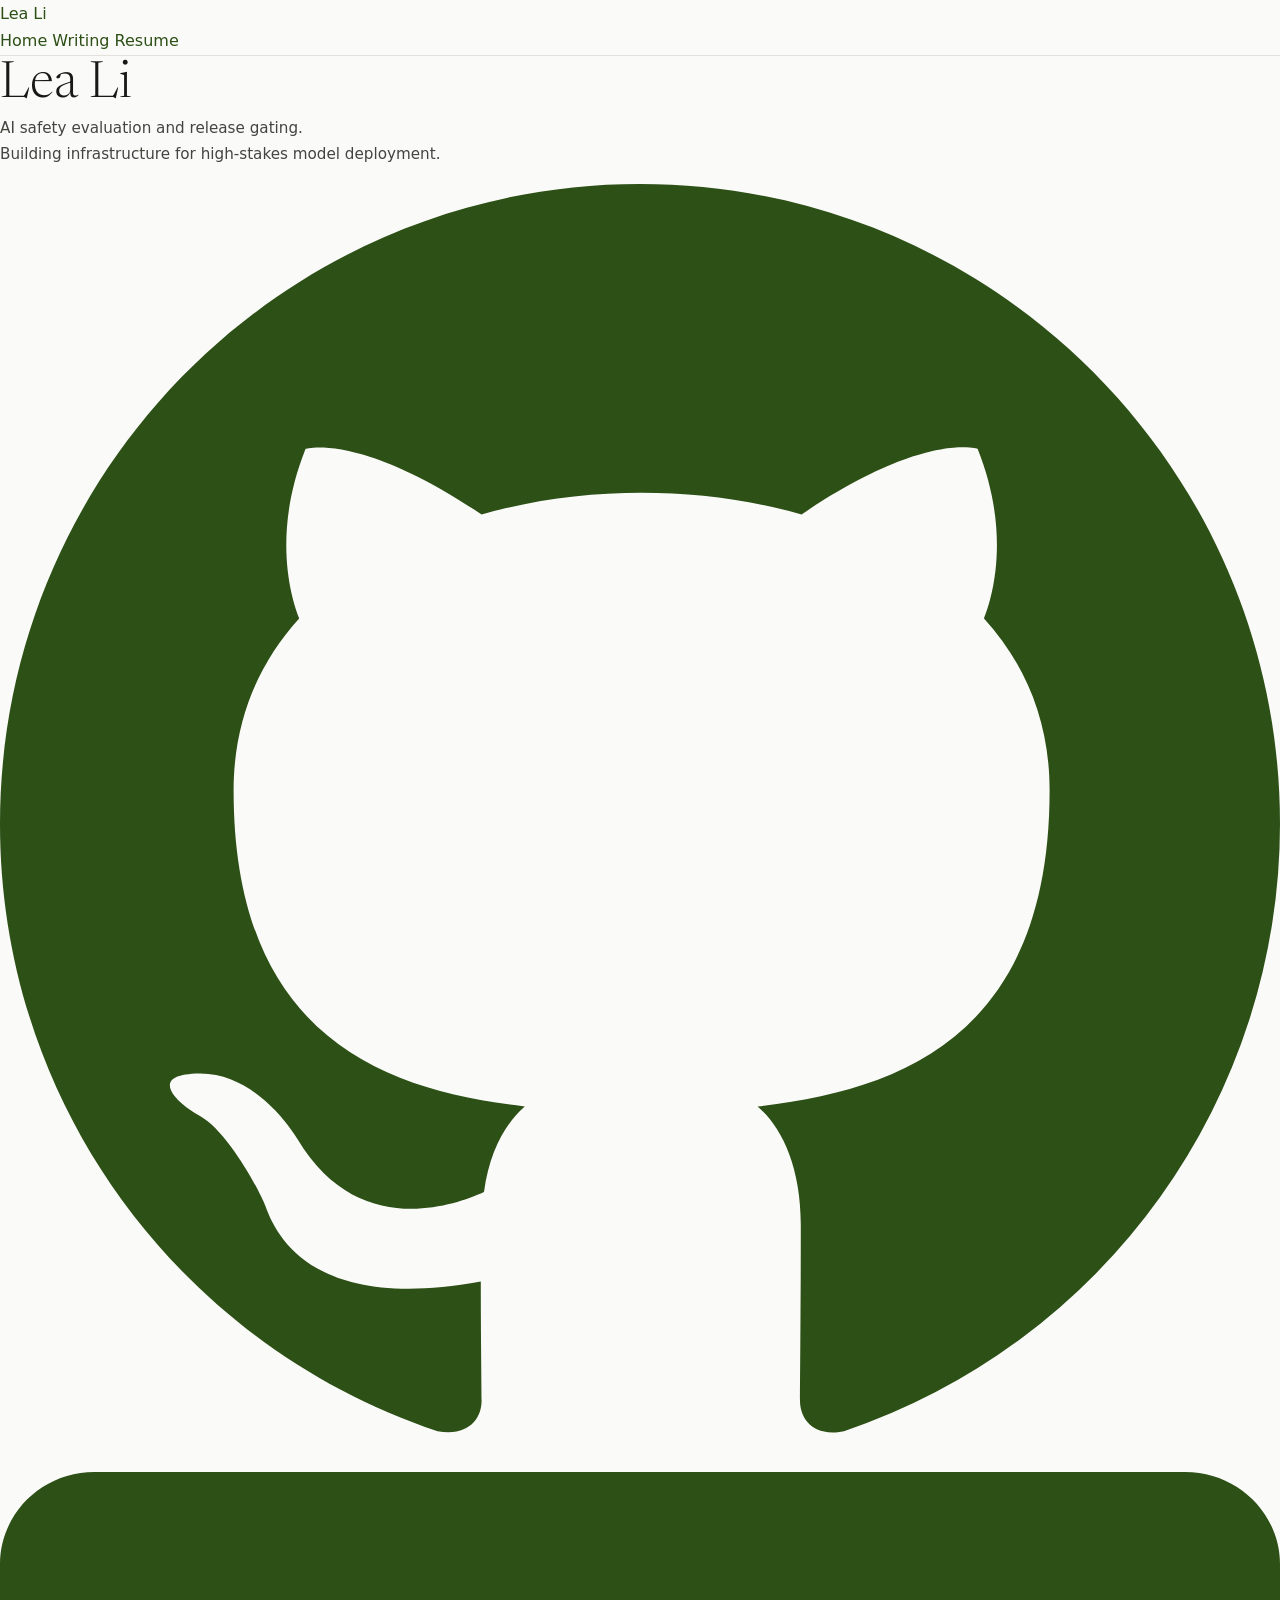
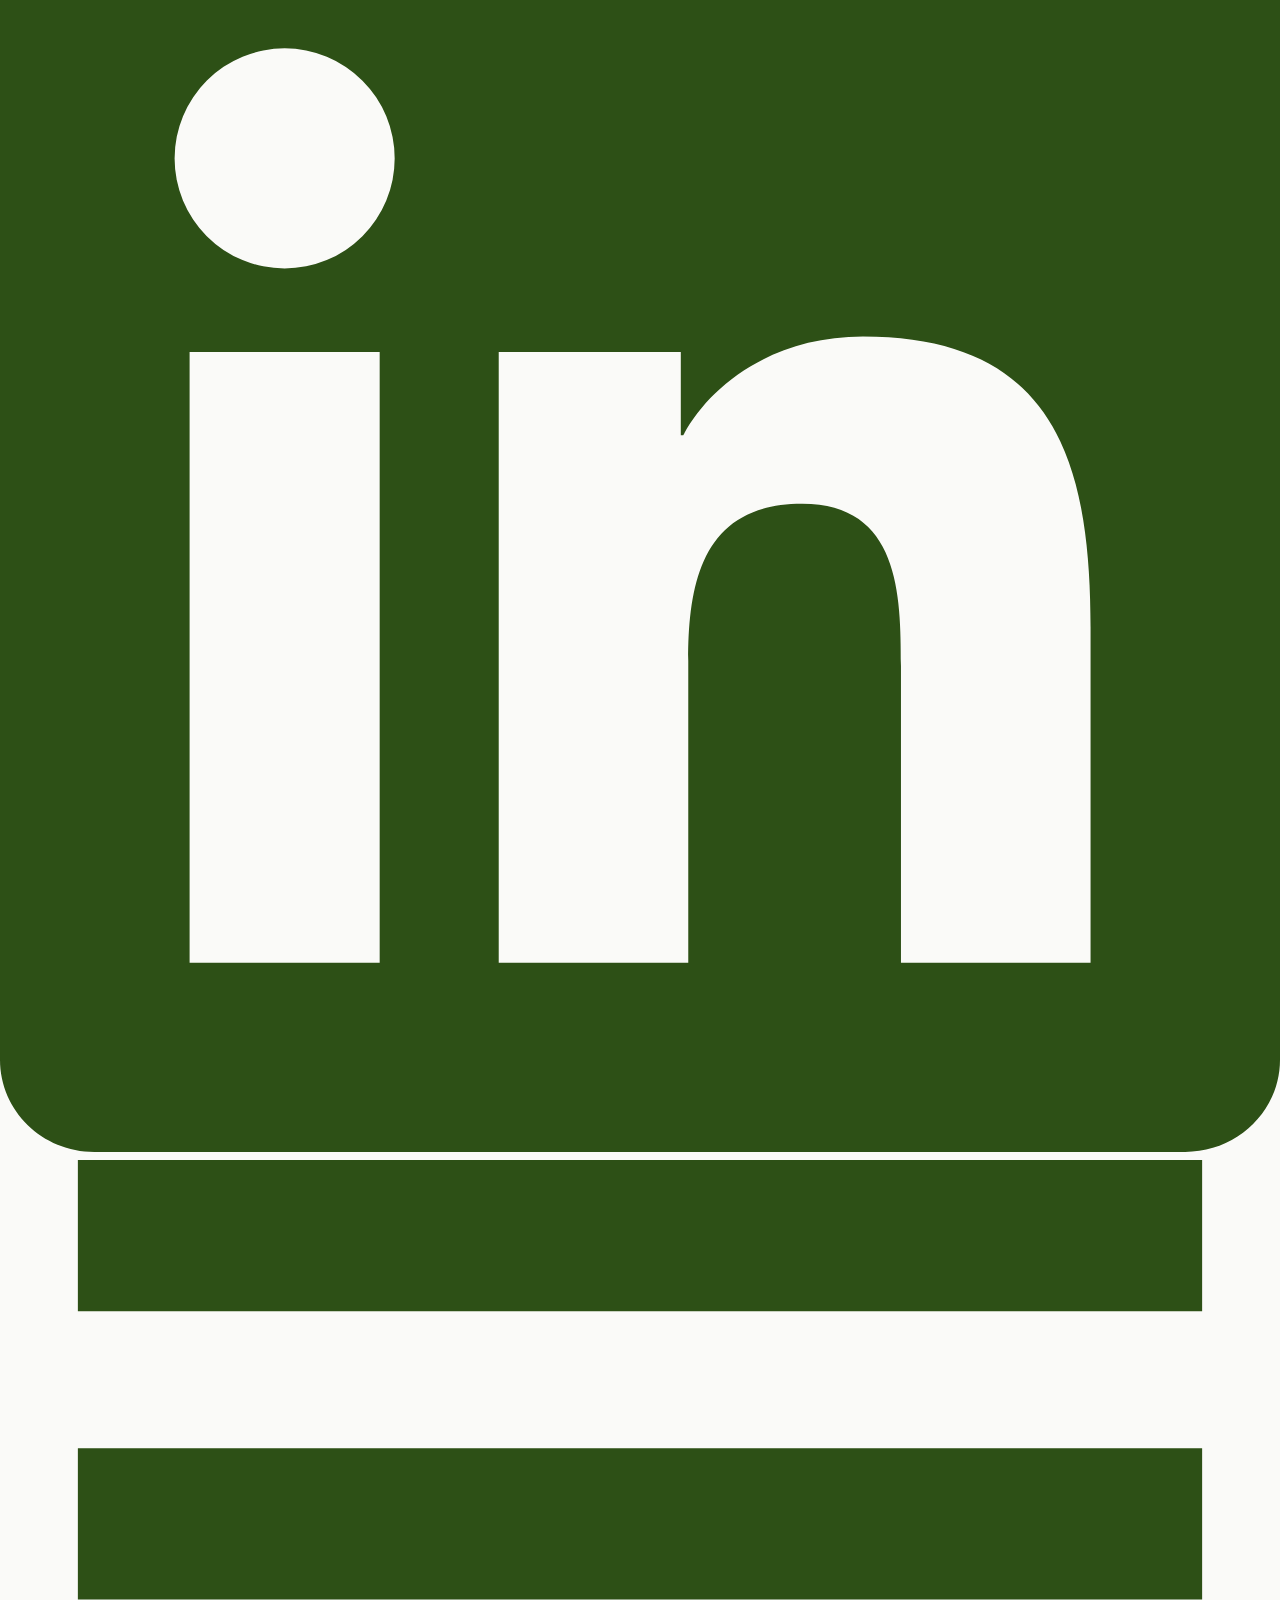
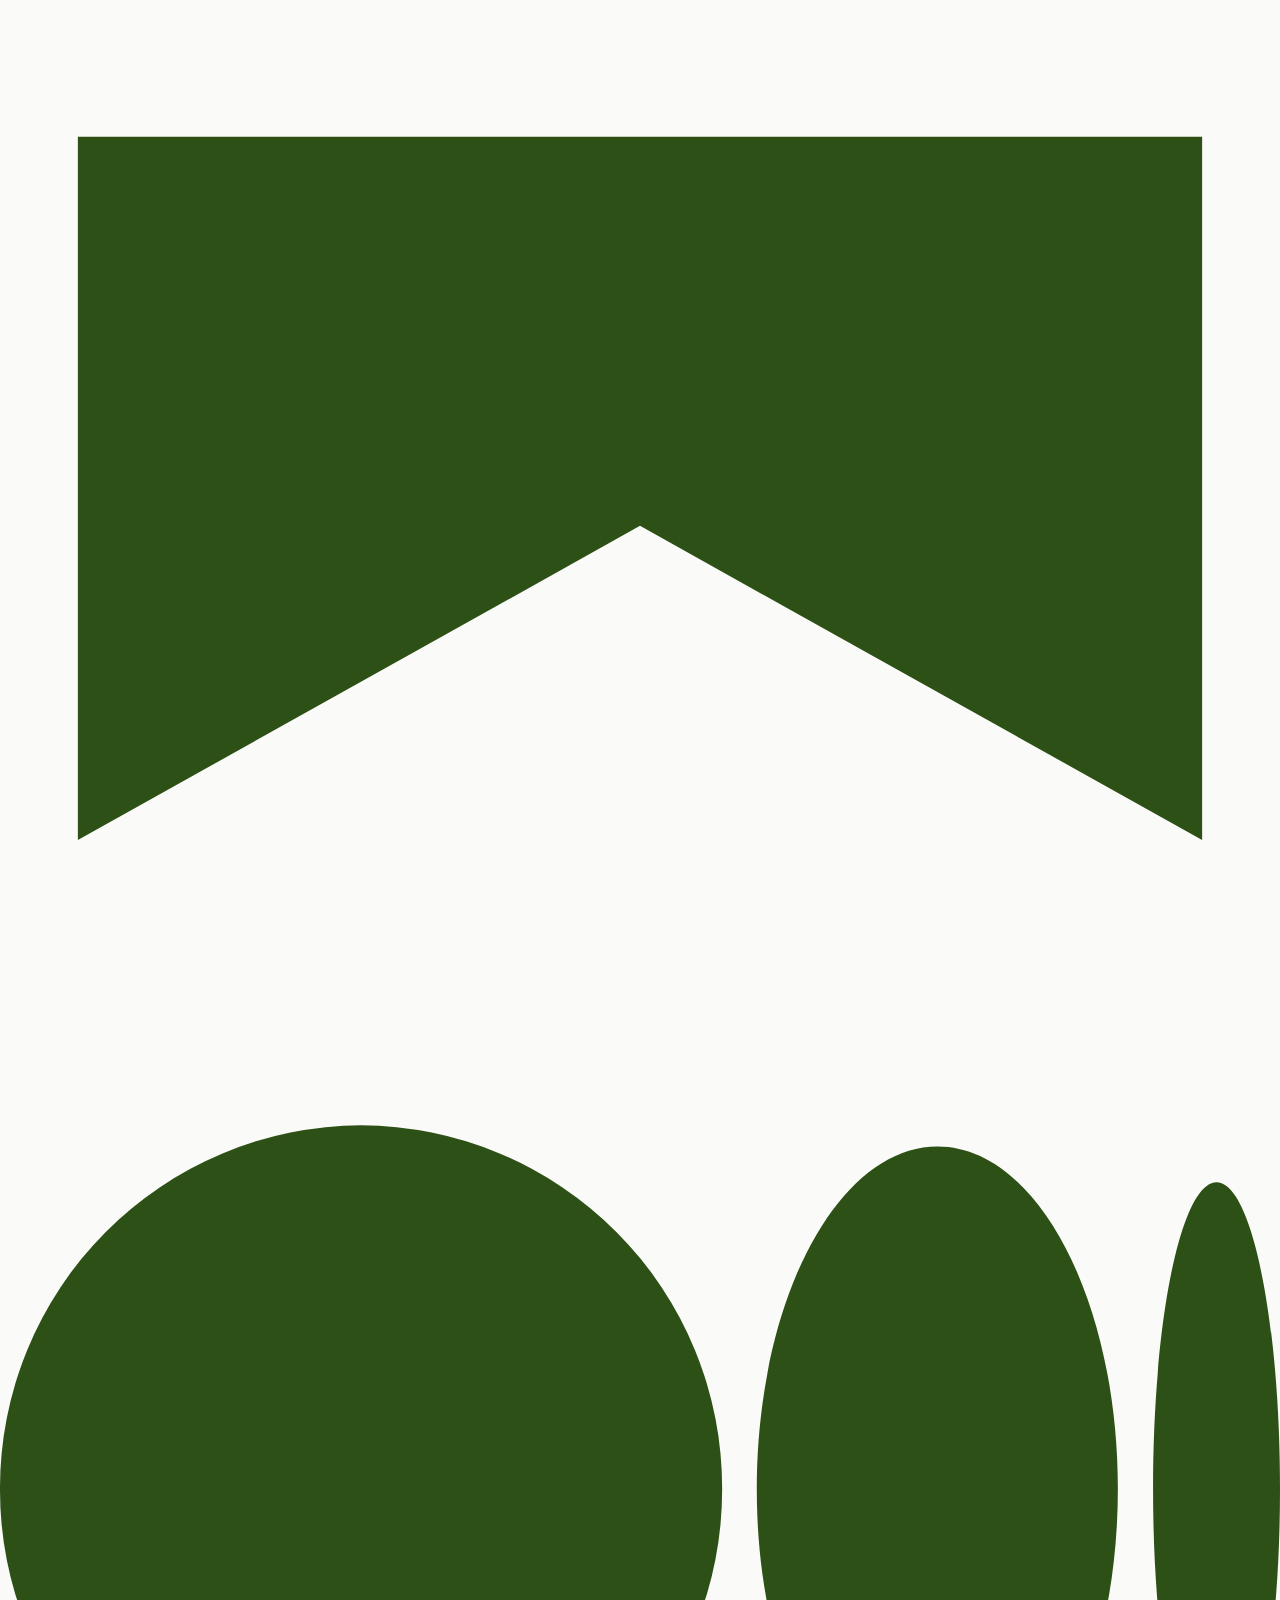
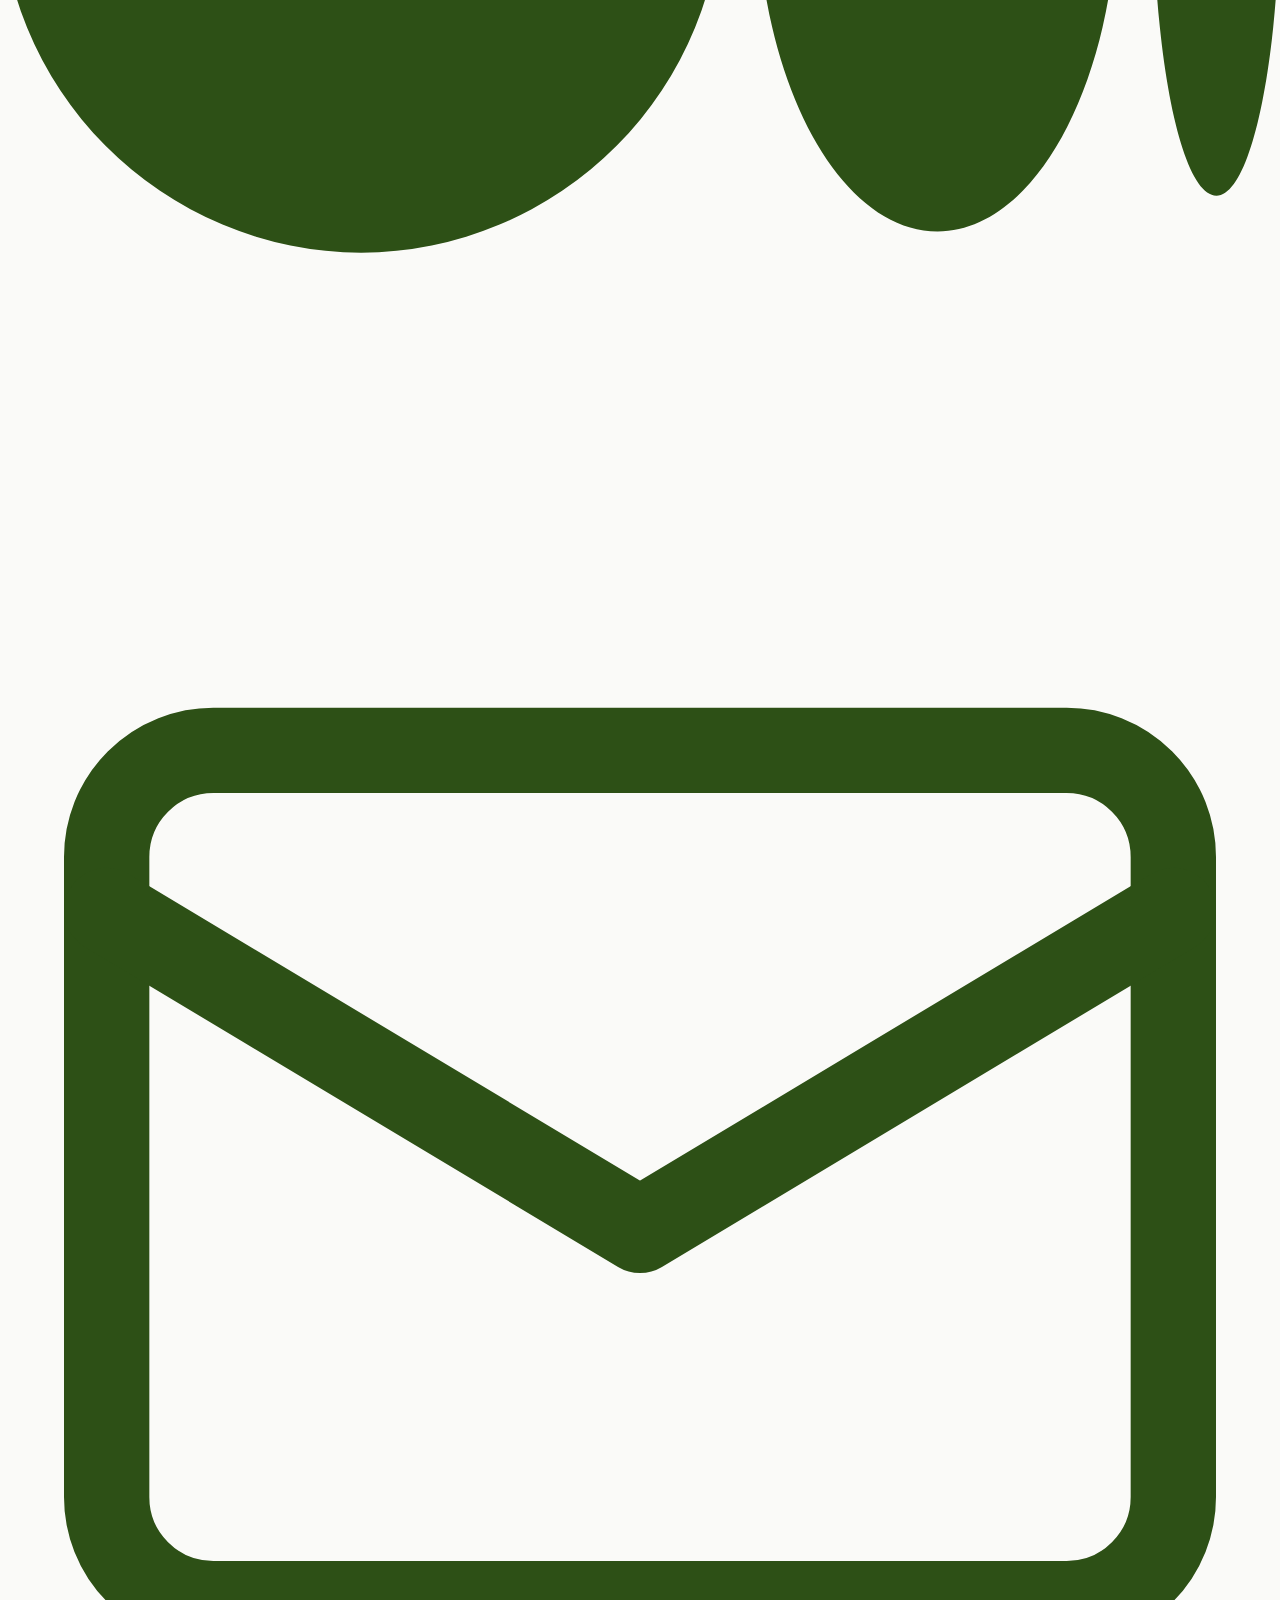
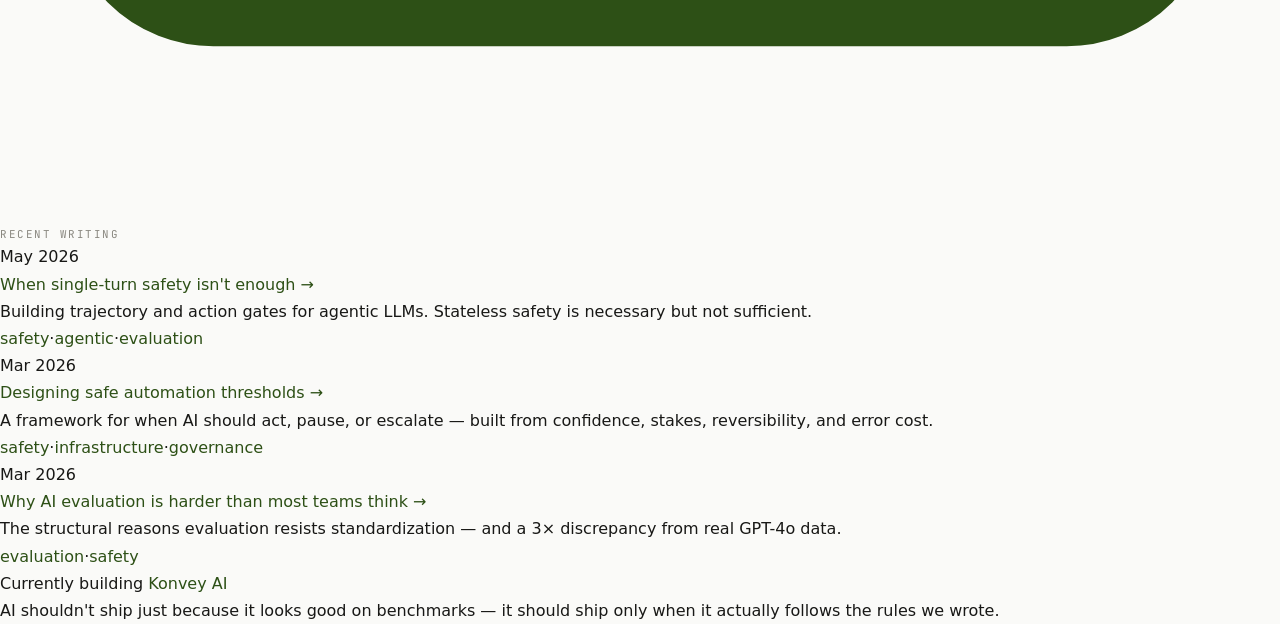
==== index.html @ a16189f4 "initial minimalist website" ====
<!DOCTYPE html>
<html lang="en">
<head>
<meta charset="UTF-8">
<meta name="viewport" content="width=device-width, initial-scale=1.0">
<title>Lea Li</title>
<meta name="description" content="Lea Li — AI safety evaluation and release gating. Building infrastructure for high-stakes model deployment.">
<link rel="stylesheet" href="assets/style.css">
</head>
<body>

<nav class="topbar">
  <a href="index.html" class="brand">Lea Li</a>
  <div class="links">
    <a href="index.html" class="current">Home</a>
    <a href="writing.html">Writing</a>
    <a href="assets/Lea_Yanhui_Li_2026_V2.pdf">Resume</a>
  </div>
</nav>

<h1 class="name">Lea Li</h1>
<p class="tagline">AI safety evaluation and release gating.<br>Building infrastructure for high-stakes model deployment.</p>

<div class="symbols">
  <a href="https://github.com/lea82" title="GitHub" target="_blank" rel="noopener">
    <svg viewBox="0 0 24 24" fill="currentColor"><path d="M12 0C5.37 0 0 5.37 0 12c0 5.31 3.435 9.795 8.205 11.385.6.105.825-.255.825-.57 0-.285-.015-1.23-.015-2.235-3.015.555-3.795-.735-4.035-1.41-.135-.345-.72-1.41-1.23-1.695-.42-.225-1.02-.78-.015-.795.945-.015 1.62.87 1.845 1.23 1.08 1.815 2.805 1.305 3.495.99.105-.78.42-1.305.765-1.605-2.67-.3-5.46-1.335-5.46-5.925 0-1.305.465-2.385 1.23-3.225-.12-.3-.54-1.53.12-3.18 0 0 1.005-.315 3.3 1.23.96-.27 1.98-.405 3-.405s2.04.135 3 .405c2.295-1.56 3.3-1.23 3.3-1.23.66 1.65.24 2.88.12 3.18.765.84 1.23 1.905 1.23 3.225 0 4.605-2.805 5.625-5.475 5.925.435.375.81 1.095.81 2.22 0 1.605-.015 2.895-.015 3.3 0 .315.225.69.825.57A12.02 12.02 0 0 0 24 12c0-6.63-5.37-12-12-12z"/></svg>
  </a>
  <a href="https://www.linkedin.com/in/leayanhuili" title="LinkedIn" target="_blank" rel="noopener">
    <svg viewBox="0 0 24 24" fill="currentColor"><path d="M20.447 20.452h-3.554v-5.569c0-1.328-.027-3.037-1.852-3.037-1.853 0-2.136 1.445-2.136 2.939v5.667H9.351V9h3.414v1.561h.046c.477-.9 1.637-1.85 3.37-1.85 3.601 0 4.267 2.37 4.267 5.455v6.286zM5.337 7.433a2.062 2.062 0 0 1-2.063-2.065 2.063 2.063 0 1 1 2.063 2.065zm1.782 13.019H3.555V9h3.564v11.452zM22.225 0H1.771C.792 0 0 .774 0 1.729v20.542C0 23.227.792 24 1.771 24h20.451C23.2 24 24 23.227 24 22.271V1.729C24 .774 23.2 0 22.222 0h.003z"/></svg>
  </a>
  <a href="https://lea1240315.substack.com" title="Substack" target="_blank" rel="noopener">
    <svg viewBox="0 0 24 24" fill="currentColor"><path d="M22.539 8.242H1.46V5.406h21.08v2.836zM1.46 10.812V24L12 18.11 22.54 24V10.812H1.46zM22.54 0H1.46v2.836h21.08V0z"/></svg>
  </a>
  <a href="https://medium.com/@liyanhui82" title="Medium" target="_blank" rel="noopener">
    <svg viewBox="0 0 24 24" fill="currentColor"><path d="M13.54 12a6.8 6.8 0 0 1-6.77 6.82A6.8 6.8 0 0 1 0 12a6.8 6.8 0 0 1 6.77-6.82A6.8 6.8 0 0 1 13.54 12zM20.96 12c0 3.54-1.51 6.42-3.38 6.42-1.87 0-3.39-2.88-3.39-6.42s1.52-6.42 3.39-6.42 3.38 2.88 3.38 6.42M24 12c0 3.17-.53 5.75-1.19 5.75-.66 0-1.19-2.58-1.19-5.75s.53-5.75 1.19-5.75C23.47 6.25 24 8.83 24 12z"/></svg>
  </a>
  <a href="mailto:liyanhui82@gmail.com" title="Email">
    <svg viewBox="0 0 24 24" fill="none" stroke="currentColor" stroke-width="1.6" stroke-linecap="round" stroke-linejoin="round"><rect x="2" y="4" width="20" height="16" rx="2"/><polyline points="2,7 12,13 22,7"/></svg>
  </a>
</div>

<div class="section-label">Recent writing</div>
<div class="post-list">

  <div class="post">
    <span class="date">May 2026</span>
    <div>
      <a class="title" href="writing/agentic-safety.html">When single-turn safety isn't enough →</a>
      <div class="summary">Building trajectory and action gates for agentic LLMs. Stateless safety is necessary but not sufficient.</div>
      <div class="tags"><a href="writing.html?tag=safety">safety</a><span class="sep">·</span><a href="writing.html?tag=agentic">agentic</a><span class="sep">·</span><a href="writing.html?tag=evaluation">evaluation</a></div>
    </div>
  </div>

  <div class="post">
    <span class="date">Mar 2026</span>
    <div>
      <a class="title" href="writing.html#post-04">Designing safe automation thresholds →</a>
      <div class="summary">A framework for when AI should act, pause, or escalate — built from confidence, stakes, reversibility, and error cost.</div>
      <div class="tags"><a href="writing.html?tag=safety">safety</a><span class="sep">·</span><a href="writing.html?tag=infrastructure">infrastructure</a><span class="sep">·</span><a href="writing.html?tag=governance">governance</a></div>
    </div>
  </div>

  <div class="post">
    <span class="date">Mar 2026</span>
    <div>
      <a class="title" href="writing.html#post-03">Why AI evaluation is harder than most teams think →</a>
      <div class="summary">The structural reasons evaluation resists standardization — and a 3× discrepancy from real GPT-4o data.</div>
      <div class="tags"><a href="writing.html?tag=evaluation">evaluation</a><span class="sep">·</span><a href="writing.html?tag=safety">safety</a></div>
    </div>
  </div>
</div>

<div class="konvey">
  <div class="konvey-label">Currently building <a href="https://github.com/lea82" target="_blank">Konvey AI</a></div>
  <div class="gospel">AI shouldn't ship just because it looks good on benchmarks — it should ship only when it actually follows the rules we wrote.</div>
</div>

</body>
</html>
---- assets/style.css ----
/* ============================================================
   Lea Yanhui Li — Personal Site v2
   Aesthetic: Precision-technical minimalism
   Fonts: Geist Mono (labels) + Newsreader (display) + system sans
   ============================================================ */

@import url('https://fonts.googleapis.com/css2?family=Newsreader:ital,wght@0,300;0,400;1,300;1,400&family=JetBrains+Mono:wght@300;400;500&display=swap');

/* ── Variables ─────────────────────────────────────────────── */
:root {
  /* Light theme */
  --bg:         #fafaf8;
  --surface:    #f4f3ef;
  --border:     #e3e1db;
  --border-2:   #ccc9c0;
  --ink:        #181816;
  --ink-2:      #44443f;
  --muted:      #8a8880;
  --accent:     #2d5016;
  --accent-dim: #3d6b20;
  --tag-bg:     #eceae4;
  --tag-text:   #6b6960;
  --code-bg:    #f0efe9;
  --white:      #ffffff;

  /* Active state */
  --active-dot: #4a7c2f;

  /* Type */
  --serif:  'Newsreader', Georgia, 'Times New Roman', serif;
  --mono:   'JetBrains Mono', 'Fira Code', 'Courier New', monospace;
  --sans:   -apple-system, BlinkMacSystemFont, 'Segoe UI', system-ui, sans-serif;

  /* Layout */
  --max-w:  780px;
  --nav-h:  56px;

  /* Transitions */
  --t:      0.18s ease;
}

[data-theme="dark"] {
  --bg:         #111110;
  --surface:    #1a1a18;
  --border:     #2a2a27;
  --border-2:   #3a3a36;
  --ink:        #f0efeb;
  --ink-2:      #c8c7c0;
  --muted:      #6a6a65;
  --accent:     #7ab648;
  --accent-dim: #8dc85a;
  --tag-bg:     #222220;
  --tag-text:   #888880;
  --code-bg:    #1e1e1c;
  --white:      #1a1a18;
}

/* ── Reset ──────────────────────────────────────────────────── */
*, *::before, *::after { box-sizing: border-box; margin: 0; padding: 0; }
html { font-size: 16px; scroll-behavior: smooth; }
body {
  font-family: var(--sans);
  background: var(--bg);
  color: var(--ink);
  line-height: 1.7;
  -webkit-font-smoothing: antialiased;
  transition: background var(--t), color var(--t);
}
img { max-width: 100%; display: block; }
a { color: var(--accent); text-decoration: none; transition: opacity var(--t); }
a:hover { opacity: 0.7; }

/* ── Typography ─────────────────────────────────────────────── */
h1, h2 { font-family: var(--serif); font-weight: 300; line-height: 1.15; }
h1 { font-size: clamp(2.2rem, 5vw, 3.2rem); }
h2 { font-size: clamp(1.4rem, 3vw, 1.9rem); margin-bottom: 0.75rem; }
h3 { font-size: 1rem; font-weight: 500; line-height: 1.4; margin-bottom: 0.35rem; }
p  { color: var(--ink-2); margin-bottom: 1rem; font-size: 0.95rem; line-height: 1.75; }
p:last-child { margin-bottom: 0; }
code {
  font-family: var(--mono);
  font-size: 0.8rem;
  background: var(--code-bg);
  padding: 0.15em 0.4em;
  border-radius: 3px;
  color: var(--ink-2);
}

/* ── Layout ─────────────────────────────────────────────────── */
.container { max-width: var(--max-w); margin: 0 auto; padding: 0 1.5rem; }

/* ── Nav ─────────────────────────────────────────────────────── */
nav {
  position: sticky; top: 0; z-index: 200;
  background: color-mix(in srgb, var(--bg) 88%, transparent);
  backdrop-filter: blur(12px);
  -webkit-backdrop-filter: blur(12px);
  border-bottom: 1px solid var(--border);
  height: var(--nav-h);
  transition: background var(--t), border-color var(--t);
}
.nav-inner {
  max-width: var(--max-w);
  margin: 0 auto;
  padding: 0 1.5rem;
  height: 100%;
  display: flex;
  align-items: center;
  gap: 1.5rem;
}
.nav-brand {
  font-family: var(--mono);
  font-size: 0.75rem;
  font-weight: 400;
  letter-spacing: 0.06em;
  color: var(--ink);
  text-decoration: none;
  white-space: nowrap;
  flex-shrink: 0;
}
.nav-links {
  display: flex;
  align-items: center;
  gap: 1.5rem;
  list-style: none;
  margin-left: auto;
}
.nav-links a {
  font-family: var(--mono);
  font-size: 0.72rem;
  letter-spacing: 0.05em;
  color: var(--muted);
  text-decoration: none;
  transition: color var(--t);
  white-space: nowrap;
}
.nav-links a:hover, .nav-links a.active { color: var(--ink); opacity: 1; }

/* Dark mode toggle */
.dark-toggle {
  background: none;
  border: 1px solid var(--border);
  cursor: pointer;
  padding: 0.3rem 0.55rem;
  border-radius: 4px;
  display: flex;
  align-items: center;
  gap: 0.3rem;
  font-family: var(--mono);
  font-size: 0.68rem;
  color: var(--muted);
  transition: all var(--t);
  flex-shrink: 0;
}
.dark-toggle:hover { color: var(--ink); border-color: var(--border-2); }
.dark-toggle .icon-sun  { display: none; }
.dark-toggle .icon-moon { display: inline; }
[data-theme="dark"] .dark-toggle .icon-sun  { display: inline; }
[data-theme="dark"] .dark-toggle .icon-moon { display: none; }

/* Mobile hamburger */
.nav-toggle {
  display: none;
  background: none;
  border: none;
  cursor: pointer;
  padding: 4px;
  flex-direction: column;
  gap: 4px;
  margin-left: auto;
}
.nav-toggle span {
  display: block; width: 20px; height: 1.5px;
  background: var(--ink); transition: all 0.25s;
}

/* ── Scroll reveal ───────────────────────────────────────────── */
.reveal {
  opacity: 0;
  transform: translateY(18px);
  transition: opacity 0.55s ease, transform 0.55s ease;
}
.reveal.visible {
  opacity: 1;
  transform: none;
}

/* ── Hero ────────────────────────────────────────────────────── */
.hero {
  padding: 6rem 0 4.5rem;
  border-bottom: 1px solid var(--border);
  position: relative;
  overflow: hidden;
}
.hero::before {
  content: '';
  position: absolute;
  top: -60px; right: -80px;
  width: 400px; height: 400px;
  background: radial-gradient(circle, color-mix(in srgb, var(--accent) 8%, transparent) 0%, transparent 70%);
  pointer-events: none;
}

.hero-badge {
  display: inline-flex;
  align-items: center;
  gap: 0.5rem;
  font-family: var(--mono);
  font-size: 0.7rem;
  letter-spacing: 0.1em;
  text-transform: uppercase;
  color: var(--muted);
  margin-bottom: 1.25rem;
}
.hero-badge::before {
  content: '';
  display: inline-block;
  width: 6px; height: 6px;
  border-radius: 50%;
  background: var(--active-dot);
  animation: pulse 2.5s ease-in-out infinite;
}
@keyframes pulse {
  0%, 100% { opacity: 1; transform: scale(1); }
  50%       { opacity: 0.4; transform: scale(0.8); }
}

.hero h1 { margin-bottom: 0.6rem; }

.hero-subtitle {
  font-family: var(--mono);
  font-size: 0.82rem;
  letter-spacing: 0.08em;
  color: var(--muted);
  margin-bottom: 1.5rem;
  display: flex;
  align-items: center;
  gap: 0.6rem;
  flex-wrap: wrap;
}
.hero-subtitle .dot { color: var(--border-2); }

.hero-secondary {
  font-size: 0.97rem;
  color: var(--ink-2);
  max-width: 520px;
  line-height: 1.75;
  margin-bottom: 2.25rem;
  font-weight: 400;
}

.hero-links {
  display: flex;
  flex-wrap: wrap;
  gap: 0.65rem;
  align-items: center;
}

/* ── Buttons ─────────────────────────────────────────────────── */
.btn {
  display: inline-flex;
  align-items: center;
  gap: 0.4rem;
  font-family: var(--mono);
  font-size: 0.72rem;
  letter-spacing: 0.05em;
  padding: 0.55rem 1.1rem;
  border: 1px solid var(--border-2);
  color: var(--ink-2);
  background: transparent;
  text-decoration: none;
  transition: all var(--t);
  border-radius: 3px;
}
.btn:hover { background: var(--ink); color: var(--bg); border-color: var(--ink); opacity: 1; }
.btn-primary {
  background: var(--ink);
  color: var(--bg);
  border-color: var(--ink);
}
.btn-primary:hover { background: var(--accent); border-color: var(--accent); color: var(--white); }
.btn-ghost { border-color: transparent; padding-left: 0; color: var(--muted); }
.btn-ghost:hover { background: transparent; color: var(--ink); border-color: transparent; }

/* ── Section base ────────────────────────────────────────────── */
.section { padding: 3.5rem 0; border-bottom: 1px solid var(--border); }
.section:last-child { border-bottom: none; }

.section-header {
  display: flex;
  align-items: baseline;
  justify-content: space-between;
  margin-bottom: 2rem;
  flex-wrap: wrap;
  gap: 0.5rem;
}
.section-label {
  font-family: var(--mono);
  font-size: 0.68rem;
  letter-spacing: 0.14em;
  text-transform: uppercase;
  color: var(--muted);
}
.section-link {
  font-family: var(--mono);
  font-size: 0.68rem;
  color: var(--accent);
  letter-spacing: 0.04em;
}

/* ── Focus grid ──────────────────────────────────────────────── */
.focus-grid {
  display: grid;
  grid-template-columns: repeat(3, 1fr);
  gap: 1px;
  background: var(--border);
  border: 1px solid var(--border);
  border-radius: 4px;
  overflow: hidden;
}
.focus-item {
  background: var(--bg);
  padding: 1.4rem 1.25rem;
  transition: background var(--t);
}
.focus-item:hover { background: var(--surface); }
.focus-item h3 {
  font-family: var(--mono);
  font-size: 0.73rem;
  letter-spacing: 0.06em;
  text-transform: uppercase;
  color: var(--ink);
  margin-bottom: 0.45rem;
  font-weight: 500;
}
.focus-item p { font-size: 0.88rem; color: var(--muted); margin: 0; line-height: 1.6; }

/* ── Experiment cards ────────────────────────────────────────── */
.exp-cards {
  display: grid;
  grid-template-columns: repeat(3, 1fr);
  gap: 1rem;
}
.exp-card {
  border: 1px solid var(--border);
  padding: 1.25rem;
  border-radius: 4px;
  background: var(--surface);
  transition: border-color var(--t), transform var(--t);
  position: relative;
}
.exp-card:hover { border-color: var(--border-2); transform: translateY(-2px); }
.exp-card-num {
  font-family: var(--mono);
  font-size: 0.65rem;
  color: var(--muted);
  letter-spacing: 0.1em;
  margin-bottom: 0.6rem;
}
.exp-card h3 { font-size: 0.9rem; font-weight: 500; margin-bottom: 0.5rem; color: var(--ink); }
.exp-card p  { font-size: 0.83rem; color: var(--muted); line-height: 1.6; margin-bottom: 0.9rem; }
.exp-card-footer {
  display: flex;
  align-items: center;
  justify-content: space-between;
}
.exp-status {
  font-family: var(--mono);
  font-size: 0.63rem;
  letter-spacing: 0.08em;
  text-transform: uppercase;
  padding: 0.18rem 0.5rem;
  border-radius: 2px;
  background: var(--tag-bg);
  color: var(--tag-text);
}
.exp-status.active { background: color-mix(in srgb, var(--accent) 12%, transparent); color: var(--accent-dim); }
.exp-card-link {
  font-family: var(--mono);
  font-size: 0.68rem;
  color: var(--accent);
  text-decoration: none;
}
.exp-card-link:hover { opacity: 0.7; }

/* ── GitHub repos ────────────────────────────────────────────── */
.github-grid {
  display: grid;
  grid-template-columns: repeat(2, 1fr);
  gap: 0.75rem;
}
.repo-card {
  border: 1px solid var(--border);
  padding: 1.1rem 1.2rem;
  border-radius: 4px;
  background: var(--bg);
  transition: border-color var(--t);
  text-decoration: none;
  display: block;
}
.repo-card:hover { border-color: var(--accent); opacity: 1; }
.repo-name {
  font-family: var(--mono);
  font-size: 0.8rem;
  font-weight: 500;
  color: var(--accent);
  margin-bottom: 0.35rem;
  display: flex;
  align-items: center;
  gap: 0.4rem;
}
.repo-desc { font-size: 0.83rem; color: var(--muted); line-height: 1.55; margin-bottom: 0.75rem; }
.repo-meta {
  display: flex;
  gap: 1rem;
  font-family: var(--mono);
  font-size: 0.67rem;
  color: var(--muted);
  letter-spacing: 0.03em;
}
.repo-meta span { display: flex; align-items: center; gap: 0.25rem; }
.repo-loading, .repo-error {
  font-family: var(--mono);
  font-size: 0.78rem;
  color: var(--muted);
  padding: 2rem 0;
  text-align: center;
  grid-column: 1/-1;
}
.repo-skeleton {
  border: 1px solid var(--border);
  padding: 1.1rem 1.2rem;
  border-radius: 4px;
  background: var(--surface);
  animation: shimmer 1.4s ease infinite;
}
@keyframes shimmer {
  0%, 100% { opacity: 0.6; }
  50%       { opacity: 1; }
}
.skel-line {
  height: 10px; border-radius: 3px;
  background: var(--border-2);
  margin-bottom: 0.6rem;
}
.skel-line.short { width: 55%; }
.skel-line.long  { width: 90%; }
.skel-line.med   { width: 70%; }

/* ── Projects ─────────────────────────────────────────────────── */
.project-list { display: flex; flex-direction: column; }
.project-card {
  padding: 2.25rem 0;
  border-bottom: 1px solid var(--border);
}
.project-card:first-child { padding-top: 0; }
.project-card:last-child  { border-bottom: none; }

.project-header {
  display: flex;
  align-items: flex-start;
  justify-content: space-between;
  gap: 1rem;
  margin-bottom: 0.75rem;
}
.project-tag {
  font-family: var(--mono);
  font-size: 0.67rem;
  letter-spacing: 0.08em;
  text-transform: uppercase;
  color: var(--muted);
  margin-bottom: 0.4rem;
}
.project-card h3 { font-size: 1.05rem; font-weight: 500; color: var(--ink); }
.project-card h3 a { color: inherit; }
.project-card h3 a:hover { color: var(--accent); opacity: 1; }
.project-card > p { font-size: 0.9rem; color: var(--ink-2); margin-bottom: 1.25rem; }

/* Architecture diagram */
.arch-diagram {
  background: var(--code-bg);
  border: 1px solid var(--border);
  border-radius: 4px;
  padding: 1.1rem 1.4rem;
  margin-bottom: 1.1rem;
  font-family: var(--mono);
  font-size: 0.75rem;
  color: var(--ink-2);
  line-height: 1.8;
  overflow-x: auto;
}
.arch-node {
  display: inline-block;
  border: 1px solid var(--border-2);
  padding: 0.15rem 0.6rem;
  border-radius: 3px;
  background: var(--bg);
  color: var(--ink);
  font-size: 0.73rem;
}
.arch-arrow {
  color: var(--accent);
  margin: 0 0.4rem;
  font-size: 0.8rem;
}
.arch-row { margin-bottom: 0.2rem; display: flex; align-items: center; }

.tech-stack {
  display: flex;
  flex-wrap: wrap;
  gap: 0.4rem;
  margin-bottom: 1rem;
}
.tech-tag {
  font-family: var(--mono);
  font-size: 0.68rem;
  padding: 0.2rem 0.55rem;
  background: var(--tag-bg);
  color: var(--tag-text);
  border-radius: 2px;
  letter-spacing: 0.03em;
}
.project-links { display: flex; gap: 0.6rem; flex-wrap: wrap; }

/* ── Writing posts ────────────────────────────────────────────── */
.post-list { display: flex; flex-direction: column; }
.post-item {
  padding: 1.5rem 0;
  border-bottom: 1px solid var(--border);
  display: grid;
  grid-template-columns: 2.5rem 1fr;
  gap: 1.25rem;
}
.post-item:last-child { border-bottom: none; }
.post-num {
  font-family: var(--mono);
  font-size: 0.67rem;
  color: var(--muted);
  padding-top: 0.2rem;
}
.post-meta {
  font-family: var(--mono);
  font-size: 0.67rem;
  color: var(--muted);
  margin-bottom: 0.3rem;
}
.post-item h3 { font-size: 0.97rem; font-weight: 500; color: var(--ink); margin-bottom: 0.3rem; }
.post-item h3 a { color: inherit; }
.post-item p  { font-size: 0.85rem; color: var(--muted); margin: 0; line-height: 1.6; }

/* ── Experiment log (experiments.html) ───────────────────────── */
.exp-log { display: flex; flex-direction: column; }
.exp-entry {
  padding: 2.5rem 0;
  border-bottom: 1px solid var(--border);
  display: grid;
  grid-template-columns: 5rem 1fr;
  gap: 2rem;
}
.exp-entry:first-child { padding-top: 0; }
.exp-entry:last-child  { border-bottom: none; }
.exp-num {
  font-family: var(--mono);
  font-size: 0.7rem;
  color: var(--muted);
  letter-spacing: 0.1em;
  padding-top: 0.2rem;
}
.exp-num .num-big {
  font-size: 1.6rem;
  color: var(--border-2);
  display: block;
  line-height: 1;
  margin-bottom: 0.25rem;
}
.exp-body h3 { font-size: 1.05rem; font-weight: 500; margin-bottom: 0.5rem; color: var(--ink); }
.exp-body p  { font-size: 0.88rem; color: var(--ink-2); margin-bottom: 0.75rem; }

.exp-meta-row {
  display: flex;
  gap: 1.5rem;
  flex-wrap: wrap;
  margin-bottom: 0.75rem;
}
.exp-meta-item {
  font-family: var(--mono);
  font-size: 0.68rem;
  color: var(--muted);
}
.exp-meta-item strong { color: var(--ink-2); font-weight: 500; }

.result-box {
  background: var(--surface);
  border: 1px solid var(--border);
  border-left: 2px solid var(--accent);
  padding: 0.85rem 1.1rem;
  border-radius: 0 3px 3px 0;
  margin-bottom: 1rem;
}
.result-box p { font-size: 0.85rem; color: var(--ink-2); margin: 0; }

/* ── About page ──────────────────────────────────────────────── */
.about-layout {
  display: grid;
  grid-template-columns: 180px 1fr;
  gap: 3.5rem;
  padding: 3.5rem 0;
  border-bottom: 1px solid var(--border);
}
.about-photo-wrap { position: relative; }
.about-photo {
  width: 180px; height: 180px;
  object-fit: cover;
  filter: grayscale(15%);
  border: 1px solid var(--border);
  border-radius: 3px;
}
.about-photo-placeholder {
  width: 180px; height: 180px;
  background: var(--surface);
  border: 1px solid var(--border);
  display: flex; align-items: center; justify-content: center;
  font-family: var(--mono); font-size: 0.68rem;
  color: var(--muted); letter-spacing: 0.08em; text-align: center;
  border-radius: 3px;
}
.focus-list { list-style: none; margin: 1.25rem 0; }
.focus-list li {
  font-size: 0.9rem; color: var(--ink-2);
  padding: 0.5rem 0;
  border-bottom: 1px solid var(--border);
  display: flex; align-items: center; gap: 0.65rem;
}
.focus-list li::before { content: '↳'; font-family: var(--mono); color: var(--accent); font-size: 0.8rem; }

/* ── Page header ─────────────────────────────────────────────── */
.page-header {
  padding: 5rem 0 3rem;
  border-bottom: 1px solid var(--border);
}
.page-header h1 { margin-bottom: 0.6rem; }
.page-header p { font-size: 1rem; color: var(--muted); max-width: 460px; margin: 0; font-weight: 300; }

/* ── Footer ──────────────────────────────────────────────────── */
footer {
  padding: 2.5rem 0;
  border-top: 1px solid var(--border);
}
.footer-inner {
  max-width: var(--max-w); margin: 0 auto; padding: 0 1.5rem;
  display: flex; justify-content: space-between; align-items: center;
  flex-wrap: wrap; gap: 0.75rem;
}
.footer-copy { font-family: var(--mono); font-size: 0.68rem; color: var(--muted); }
.footer-links { display: flex; gap: 1.25rem; }
.footer-links a { font-family: var(--mono); font-size: 0.68rem; color: var(--muted); }
.footer-links a:hover { color: var(--ink); opacity: 1; }

/* ── Misc helpers ────────────────────────────────────────────── */
.divider { height: 1px; background: var(--border); margin: 2.5rem 0; }
.hero-eyebrow {
  font-family: var(--mono);
  font-size: 0.68rem;
  letter-spacing: 0.12em;
  text-transform: uppercase;
  color: var(--muted);
  margin-bottom: 1.5rem;
  display: flex; align-items: center; gap: 0.65rem;
}
.hero-eyebrow::before {
  content: ''; display: block; width: 24px; height: 1px;
  background: var(--accent);
}

/* ── Responsive ──────────────────────────────────────────────── */
@media (max-width: 700px) {
  .nav-links       { display: none; flex-direction: column; gap: 0; }
  .nav-links.open  {
    display: flex;
    position: absolute; top: var(--nav-h); left: 0; right: 0;
    background: var(--bg);
    padding: 0.5rem 1.5rem 1.25rem;
    border-bottom: 1px solid var(--border);
  }
  .nav-links li a  { display: block; padding: 0.65rem 0; border-bottom: 1px solid var(--border); }
  .dark-toggle     { display: none; }
  .nav-toggle      { display: flex; }

  .focus-grid  { grid-template-columns: 1fr 1fr; }
  .exp-cards   { grid-template-columns: 1fr; }
  .github-grid { grid-template-columns: 1fr; }
  .about-layout { grid-template-columns: 1fr; gap: 2rem; }
  .exp-entry   { grid-template-columns: 3.5rem 1fr; gap: 1rem; }
  .post-item   { grid-template-columns: 1fr; gap: 0; }
  .post-num    { display: none; }
  .hero { padding: 3.5rem 0 3rem; }
  .project-header { flex-direction: column; }
}
@media (max-width: 480px) {
  .focus-grid { grid-template-columns: 1fr; }
  h1 { font-size: 2rem; }
}
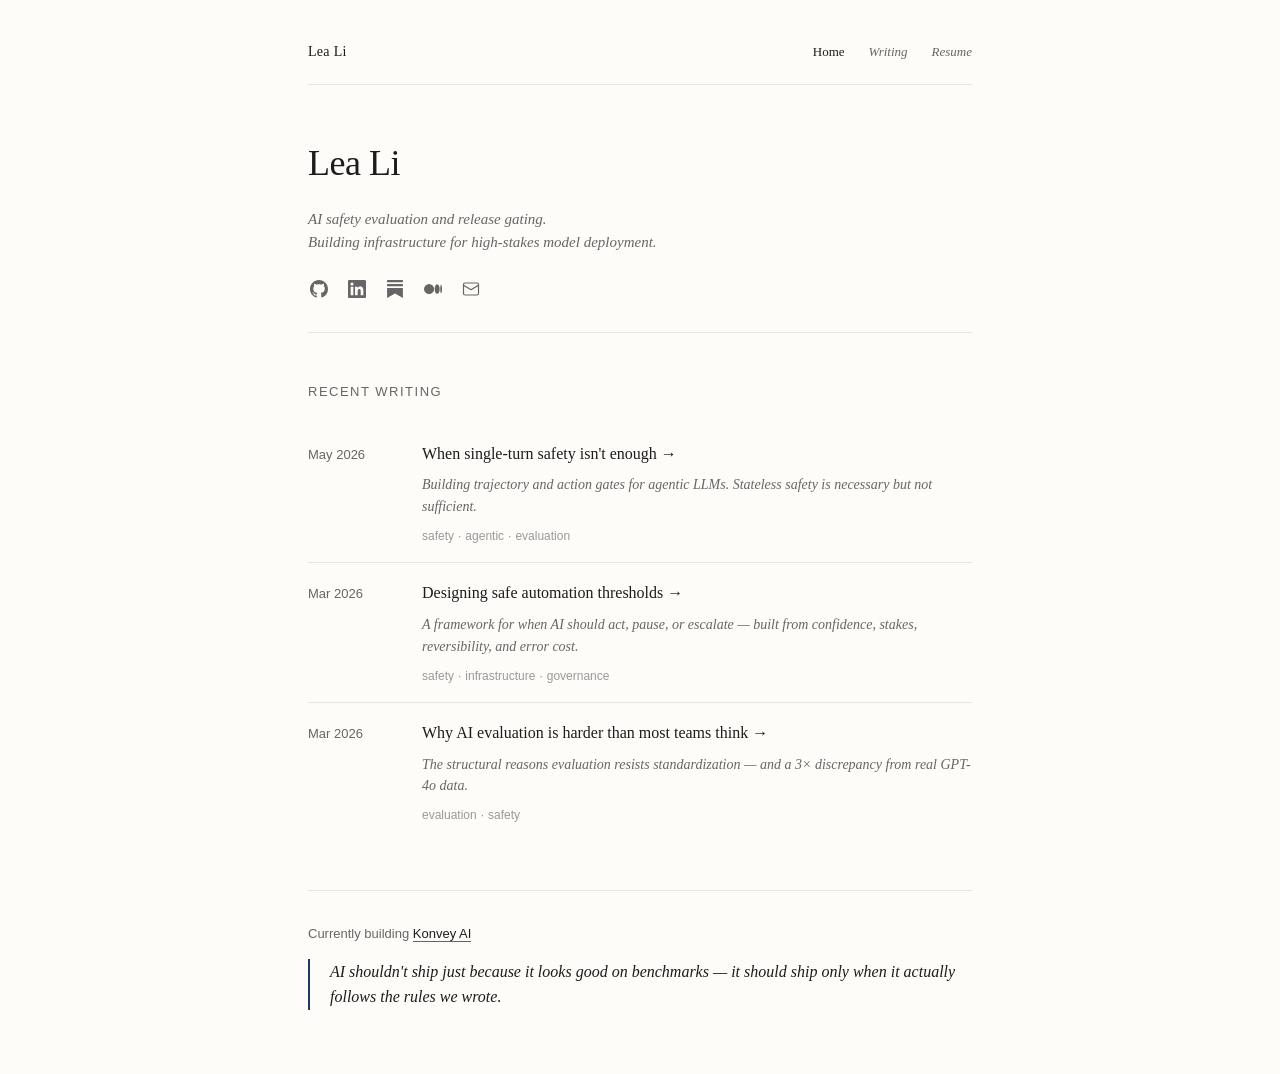
==== commit bc89a99e: "add resume webpage, update release-gating writing as in Apr" ====
--- a/index.html
+++ b/index.html
@@ -14,7 +14,7 @@
   <div class="links">
     <a href="index.html" class="current">Home</a>
     <a href="writing.html">Writing</a>
-    <a href="assets/Lea_Yanhui_Li_2026_V2.pdf">Resume</a>
+    <a href="resume.html">Resume</a>
   </div>
 </nav>
 
--- a/assets/style.css
+++ b/assets/style.css
@@ -1,702 +1,358 @@
-/* ============================================================
-   Lea Yanhui Li — Personal Site v2
-   Aesthetic: Precision-technical minimalism
-   Fonts: Geist Mono (labels) + Newsreader (display) + system sans
-   ============================================================ */
-
-@import url('https://fonts.googleapis.com/css2?family=Newsreader:ital,wght@0,300;0,400;1,300;1,400&family=JetBrains+Mono:wght@300;400;500&display=swap');
-
-/* ── Variables ─────────────────────────────────────────────── */
+/* ─────────────────────────────────────────────────────────────────────
+   Lea Li — personal site
+   Minimalist, content-first, serif body.
+   Reference: lilianweng.github.io + eugeneyan.com
+   ───────────────────────────────────────────────────────────────────── */
+
 :root {
-  /* Light theme */
-  --bg:         #fafaf8;
-  --surface:    #f4f3ef;
-  --border:     #e3e1db;
-  --border-2:   #ccc9c0;
-  --ink:        #181816;
-  --ink-2:      #44443f;
-  --muted:      #8a8880;
-  --accent:     #2d5016;
-  --accent-dim: #3d6b20;
-  --tag-bg:     #eceae4;
-  --tag-text:   #6b6960;
-  --code-bg:    #f0efe9;
-  --white:      #ffffff;
-
-  /* Active state */
-  --active-dot: #4a7c2f;
-
-  /* Type */
-  --serif:  'Newsreader', Georgia, 'Times New Roman', serif;
-  --mono:   'JetBrains Mono', 'Fira Code', 'Courier New', monospace;
-  --sans:   -apple-system, BlinkMacSystemFont, 'Segoe UI', system-ui, sans-serif;
-
-  /* Layout */
-  --max-w:  780px;
-  --nav-h:  56px;
-
-  /* Transitions */
-  --t:      0.18s ease;
-}
-
-[data-theme="dark"] {
-  --bg:         #111110;
-  --surface:    #1a1a18;
-  --border:     #2a2a27;
-  --border-2:   #3a3a36;
-  --ink:        #f0efeb;
-  --ink-2:      #c8c7c0;
-  --muted:      #6a6a65;
-  --accent:     #7ab648;
-  --accent-dim: #8dc85a;
-  --tag-bg:     #222220;
-  --tag-text:   #888880;
-  --code-bg:    #1e1e1c;
-  --white:      #1a1a18;
-}
-
-/* ── Reset ──────────────────────────────────────────────────── */
-*, *::before, *::after { box-sizing: border-box; margin: 0; padding: 0; }
-html { font-size: 16px; scroll-behavior: smooth; }
+  --ink: #1c1c1c;
+  --mute: #666;
+  --lite: #999;
+  --accent: #1f3a5f;
+  --rule: #e5e5e5;
+  --bg: #fdfcf9;
+  --code-bg: #f5f3ee;
+  --serif: 'Iowan Old Style', 'Palatino Linotype', 'Book Antiqua', Palatino, Georgia, serif;
+  --sans: 'Helvetica Neue', -apple-system, BlinkMacSystemFont, 'Segoe UI', Roboto, sans-serif;
+  --mono: 'SF Mono', Menlo, Monaco, Consolas, monospace;
+}
+
+* { box-sizing: border-box; margin: 0; padding: 0; }
+html { -webkit-text-size-adjust: 100%; }
+
 body {
-  font-family: var(--sans);
+  font-family: var(--serif);
+  font-size: 17px;
+  line-height: 1.7;
+  color: var(--ink);
   background: var(--bg);
-  color: var(--ink);
-  line-height: 1.7;
+  max-width: 720px;
+  margin: 0 auto;
+  padding: 2.5rem 1.75rem 4rem;
   -webkit-font-smoothing: antialiased;
-  transition: background var(--t), color var(--t);
-}
-img { max-width: 100%; display: block; }
-a { color: var(--accent); text-decoration: none; transition: opacity var(--t); }
-a:hover { opacity: 0.7; }
-
-/* ── Typography ─────────────────────────────────────────────── */
-h1, h2 { font-family: var(--serif); font-weight: 300; line-height: 1.15; }
-h1 { font-size: clamp(2.2rem, 5vw, 3.2rem); }
-h2 { font-size: clamp(1.4rem, 3vw, 1.9rem); margin-bottom: 0.75rem; }
-h3 { font-size: 1rem; font-weight: 500; line-height: 1.4; margin-bottom: 0.35rem; }
-p  { color: var(--ink-2); margin-bottom: 1rem; font-size: 0.95rem; line-height: 1.75; }
-p:last-child { margin-bottom: 0; }
-code {
-  font-family: var(--mono);
-  font-size: 0.8rem;
-  background: var(--code-bg);
-  padding: 0.15em 0.4em;
-  border-radius: 3px;
-  color: var(--ink-2);
-}
-
-/* ── Layout ─────────────────────────────────────────────────── */
-.container { max-width: var(--max-w); margin: 0 auto; padding: 0 1.5rem; }
-
-/* ── Nav ─────────────────────────────────────────────────────── */
-nav {
-  position: sticky; top: 0; z-index: 200;
-  background: color-mix(in srgb, var(--bg) 88%, transparent);
-  backdrop-filter: blur(12px);
-  -webkit-backdrop-filter: blur(12px);
-  border-bottom: 1px solid var(--border);
-  height: var(--nav-h);
-  transition: background var(--t), border-color var(--t);
-}
-.nav-inner {
-  max-width: var(--max-w);
-  margin: 0 auto;
-  padding: 0 1.5rem;
-  height: 100%;
+}
+
+a {
+  color: var(--accent);
+  text-decoration: none;
+  border-bottom: 1px solid transparent;
+  transition: border-color 0.15s;
+}
+a:hover { border-bottom-color: var(--accent); }
+
+nav.topbar {
   display: flex;
-  align-items: center;
-  gap: 1.5rem;
-}
-.nav-brand {
-  font-family: var(--mono);
-  font-size: 0.75rem;
+  justify-content: space-between;
+  align-items: baseline;
+  padding-bottom: 1.25rem;
+  border-bottom: 1px solid var(--rule);
+  margin-bottom: 3rem;
+}
+nav.topbar .brand {
+  font-size: 14px;
+  font-weight: 500;
+  letter-spacing: 0.3px;
+  color: var(--ink);
+  border-bottom: none;
+}
+nav.topbar .links { display: flex; gap: 1.5rem; font-size: 13px; }
+nav.topbar .links a {
+  color: var(--mute);
+  font-style: italic;
+  border-bottom: none;
+}
+nav.topbar .links a:hover { color: var(--accent); }
+nav.topbar .links a.current {
+  color: var(--ink);
+  font-style: normal;
+}
+
+h1.name {
+  font-size: 36px;
   font-weight: 400;
-  letter-spacing: 0.06em;
-  color: var(--ink);
-  text-decoration: none;
-  white-space: nowrap;
-  flex-shrink: 0;
-}
-.nav-links {
+  letter-spacing: -0.5px;
+  margin-bottom: 0.875rem;
+}
+.tagline {
+  font-size: 15px;
+  color: var(--mute);
+  font-style: italic;
+  margin-bottom: 1.5rem;
+  line-height: 1.55;
+}
+
+.symbols {
   display: flex;
-  align-items: center;
-  gap: 1.5rem;
-  list-style: none;
-  margin-left: auto;
-}
-.nav-links a {
-  font-family: var(--mono);
-  font-size: 0.72rem;
-  letter-spacing: 0.05em;
-  color: var(--muted);
-  text-decoration: none;
-  transition: color var(--t);
-  white-space: nowrap;
-}
-.nav-links a:hover, .nav-links a.active { color: var(--ink); opacity: 1; }
-
-/* Dark mode toggle */
-.dark-toggle {
-  background: none;
-  border: 1px solid var(--border);
-  cursor: pointer;
-  padding: 0.3rem 0.55rem;
-  border-radius: 4px;
-  display: flex;
-  align-items: center;
-  gap: 0.3rem;
-  font-family: var(--mono);
-  font-size: 0.68rem;
-  color: var(--muted);
-  transition: all var(--t);
-  flex-shrink: 0;
-}
-.dark-toggle:hover { color: var(--ink); border-color: var(--border-2); }
-.dark-toggle .icon-sun  { display: none; }
-.dark-toggle .icon-moon { display: inline; }
-[data-theme="dark"] .dark-toggle .icon-sun  { display: inline; }
-[data-theme="dark"] .dark-toggle .icon-moon { display: none; }
-
-/* Mobile hamburger */
-.nav-toggle {
-  display: none;
-  background: none;
-  border: none;
-  cursor: pointer;
-  padding: 4px;
-  flex-direction: column;
-  gap: 4px;
-  margin-left: auto;
-}
-.nav-toggle span {
-  display: block; width: 20px; height: 1.5px;
-  background: var(--ink); transition: all 0.25s;
-}
-
-/* ── Scroll reveal ───────────────────────────────────────────── */
-.reveal {
-  opacity: 0;
-  transform: translateY(18px);
-  transition: opacity 0.55s ease, transform 0.55s ease;
-}
-.reveal.visible {
-  opacity: 1;
-  transform: none;
-}
-
-/* ── Hero ────────────────────────────────────────────────────── */
-.hero {
-  padding: 6rem 0 4.5rem;
-  border-bottom: 1px solid var(--border);
-  position: relative;
-  overflow: hidden;
-}
-.hero::before {
-  content: '';
-  position: absolute;
-  top: -60px; right: -80px;
-  width: 400px; height: 400px;
-  background: radial-gradient(circle, color-mix(in srgb, var(--accent) 8%, transparent) 0%, transparent 70%);
-  pointer-events: none;
-}
-
-.hero-badge {
+  gap: 1rem;
+  margin-bottom: 3rem;
+  padding-bottom: 2rem;
+  border-bottom: 1px solid var(--rule);
+}
+.symbols a {
+  color: var(--mute);
   display: inline-flex;
   align-items: center;
-  gap: 0.5rem;
+  justify-content: center;
+  width: 22px;
+  height: 22px;
+  border-bottom: none;
+}
+.symbols a:hover {
+  color: var(--accent);
+  border-bottom: none;
+}
+.symbols svg { width: 18px; height: 18px; }
+
+.section-label {
+  font-size: 13px;
+  text-transform: uppercase;
+  letter-spacing: 1.5px;
+  color: var(--mute);
+  font-weight: 500;
+  margin-bottom: 1.25rem;
+  font-family: var(--sans);
+}
+
+.post-list { margin-bottom: 3rem; }
+.post {
+  display: grid;
+  grid-template-columns: 90px 1fr;
+  gap: 1.5rem;
+  padding: 1rem 0;
+  border-bottom: 1px solid var(--rule);
+  align-items: baseline;
+}
+.post:last-child { border-bottom: 0; }
+.post .date {
+  font-size: 13px;
+  color: var(--mute);
+  font-variant-numeric: tabular-nums;
+  font-family: var(--sans);
+}
+.post a.title {
+  color: var(--ink);
+  font-size: 16px;
+  border-bottom: none;
+}
+.post a.title:hover { color: var(--accent); }
+.post .summary {
+  font-size: 14px;
+  color: var(--mute);
+  margin-top: 0.375rem;
+  line-height: 1.55;
+  font-style: italic;
+}
+.post .tags {
+  margin-top: 0.5rem;
+  font-size: 12px;
+  font-family: var(--sans);
+}
+.post .tags a {
+  color: var(--lite);
+  border-bottom: none;
+  margin-right: 0.25rem;
+  cursor: pointer;
+}
+.post .tags a:hover { color: var(--accent); }
+.post .tags .sep {
+  color: var(--lite);
+  margin-right: 0.25rem;
+}
+
+.konvey {
+  margin-top: 3rem;
+  padding-top: 2rem;
+  border-top: 1px solid var(--rule);
+}
+.konvey-label {
+  font-size: 13px;
+  color: var(--mute);
+  margin-bottom: 0.875rem;
+  font-family: var(--sans);
+}
+.konvey-label a {
+  color: var(--ink);
+  border-bottom: 1px solid var(--mute);
+}
+.konvey-label a:hover {
+  color: var(--accent);
+  border-bottom-color: var(--accent);
+}
+.gospel {
+  font-size: 16px;
+  color: var(--ink);
+  line-height: 1.6;
+  font-style: italic;
+  padding-left: 1.25rem;
+  border-left: 2px solid var(--accent);
+}
+
+.tag-filter {
+  display: none;
+  margin-bottom: 1.5rem;
+  padding: 0.625rem 1rem;
+  background: var(--code-bg);
+  font-size: 13px;
+  font-family: var(--sans);
+  color: var(--mute);
+  border-radius: 3px;
+}
+.tag-filter.active { display: block; }
+.tag-filter strong { color: var(--ink); font-weight: 500; }
+.tag-filter a {
+  color: var(--accent);
+  margin-left: 0.75rem;
+  border-bottom: none;
+  cursor: pointer;
+}
+.tag-filter a:hover { border-bottom: 1px solid var(--accent); }
+
+.back-link {
+  font-size: 13px;
+  color: var(--mute);
+  margin-bottom: 2rem;
+  display: inline-block;
+  font-family: var(--sans);
+  border-bottom: none;
+}
+.back-link:hover { color: var(--accent); }
+
+h1.essay-title {
+  font-size: 30px;
+  font-weight: 400;
+  letter-spacing: -0.4px;
+  margin-bottom: 0.875rem;
+  line-height: 1.25;
+}
+.essay-meta {
+  font-size: 13px;
+  color: var(--mute);
+  font-family: var(--sans);
+  margin-bottom: 2.5rem;
+  padding-bottom: 1.25rem;
+  border-bottom: 1px solid var(--rule);
+}
+.essay-meta span { margin-right: 1.5rem; }
+.essay-meta .tags a {
+  color: var(--lite);
+  margin-right: 0.5rem;
+  border-bottom: none;
+}
+.essay-meta .tags a:hover { color: var(--accent); }
+
+.essay p {
+  margin-bottom: 1.25rem;
+  font-size: 16px;
+  color: #2a2a2a;
+}
+.essay h2 {
+  font-size: 22px;
+  font-weight: 500;
+  margin-top: 2.5rem;
+  margin-bottom: 1rem;
+  letter-spacing: -0.2px;
+}
+.essay h3 {
+  font-size: 17px;
+  font-weight: 500;
+  margin-top: 1.75rem;
+  margin-bottom: 0.75rem;
+}
+.essay strong { color: var(--ink); font-weight: 600; }
+.essay em { color: #444; }
+.essay code {
   font-family: var(--mono);
-  font-size: 0.7rem;
-  letter-spacing: 0.1em;
+  background: var(--code-bg);
+  padding: 1px 6px;
+  border-radius: 3px;
+  font-size: 14px;
+}
+.essay a { color: var(--accent); }
+.essay blockquote {
+  margin: 1.5rem 0;
+  padding: 0.5rem 0 0.5rem 1.25rem;
+  border-left: 2px solid var(--accent);
+  color: #333;
+  font-style: italic;
+  font-size: 16px;
+}
+
+.callout {
+  margin: 2rem 0;
+  padding: 1.25rem 1.5rem;
+  background: var(--code-bg);
+  border-left: 3px solid var(--accent);
+  font-size: 15px;
+  line-height: 1.65;
+}
+.callout-label {
+  font-size: 11px;
   text-transform: uppercase;
-  color: var(--muted);
-  margin-bottom: 1.25rem;
-}
-.hero-badge::before {
-  content: '';
-  display: inline-block;
-  width: 6px; height: 6px;
-  border-radius: 50%;
-  background: var(--active-dot);
-  animation: pulse 2.5s ease-in-out infinite;
-}
-@keyframes pulse {
-  0%, 100% { opacity: 1; transform: scale(1); }
-  50%       { opacity: 0.4; transform: scale(0.8); }
-}
-
-.hero h1 { margin-bottom: 0.6rem; }
-
-.hero-subtitle {
-  font-family: var(--mono);
-  font-size: 0.82rem;
-  letter-spacing: 0.08em;
-  color: var(--muted);
-  margin-bottom: 1.5rem;
-  display: flex;
-  align-items: center;
-  gap: 0.6rem;
-  flex-wrap: wrap;
-}
-.hero-subtitle .dot { color: var(--border-2); }
-
-.hero-secondary {
-  font-size: 0.97rem;
-  color: var(--ink-2);
-  max-width: 520px;
-  line-height: 1.75;
-  margin-bottom: 2.25rem;
-  font-weight: 400;
-}
-
-.hero-links {
-  display: flex;
-  flex-wrap: wrap;
-  gap: 0.65rem;
-  align-items: center;
-}
-
-/* ── Buttons ─────────────────────────────────────────────────── */
-.btn {
-  display: inline-flex;
-  align-items: center;
-  gap: 0.4rem;
-  font-family: var(--mono);
-  font-size: 0.72rem;
-  letter-spacing: 0.05em;
-  padding: 0.55rem 1.1rem;
-  border: 1px solid var(--border-2);
-  color: var(--ink-2);
-  background: transparent;
-  text-decoration: none;
-  transition: all var(--t);
-  border-radius: 3px;
-}
-.btn:hover { background: var(--ink); color: var(--bg); border-color: var(--ink); opacity: 1; }
-.btn-primary {
-  background: var(--ink);
-  color: var(--bg);
-  border-color: var(--ink);
-}
-.btn-primary:hover { background: var(--accent); border-color: var(--accent); color: var(--white); }
-.btn-ghost { border-color: transparent; padding-left: 0; color: var(--muted); }
-.btn-ghost:hover { background: transparent; color: var(--ink); border-color: transparent; }
-
-/* ── Section base ────────────────────────────────────────────── */
-.section { padding: 3.5rem 0; border-bottom: 1px solid var(--border); }
-.section:last-child { border-bottom: none; }
-
-.section-header {
-  display: flex;
-  align-items: baseline;
-  justify-content: space-between;
-  margin-bottom: 2rem;
-  flex-wrap: wrap;
-  gap: 0.5rem;
-}
-.section-label {
-  font-family: var(--mono);
-  font-size: 0.68rem;
-  letter-spacing: 0.14em;
+  letter-spacing: 1.5px;
+  color: var(--mute);
+  margin-bottom: 0.5rem;
+  font-family: var(--sans);
+  font-weight: 500;
+}
+
+.essay table {
+  width: 100%;
+  border-collapse: collapse;
+  margin: 1.5rem 0;
+  font-size: 14px;
+  font-family: var(--sans);
+}
+.essay th {
+  text-align: left;
+  font-weight: 500;
+  color: var(--mute);
+  font-size: 12px;
   text-transform: uppercase;
-  color: var(--muted);
-}
-.section-link {
-  font-family: var(--mono);
-  font-size: 0.68rem;
-  color: var(--accent);
-  letter-spacing: 0.04em;
-}
-
-/* ── Focus grid ──────────────────────────────────────────────── */
-.focus-grid {
-  display: grid;
-  grid-template-columns: repeat(3, 1fr);
-  gap: 1px;
-  background: var(--border);
-  border: 1px solid var(--border);
+  letter-spacing: 1px;
+  padding: 0.5rem 0.75rem;
+  border-bottom: 1px solid var(--ink);
+}
+.essay td {
+  padding: 0.625rem 0.75rem;
+  border-bottom: 1px solid var(--rule);
+  color: #333;
+}
+.essay td code { font-size: 13px; }
+
+.diagram-wrap {
+  margin: 2rem 0;
+  padding: 1.5rem;
+  background: #fafaf6;
   border-radius: 4px;
-  overflow: hidden;
-}
-.focus-item {
-  background: var(--bg);
-  padding: 1.4rem 1.25rem;
-  transition: background var(--t);
-}
-.focus-item:hover { background: var(--surface); }
-.focus-item h3 {
-  font-family: var(--mono);
-  font-size: 0.73rem;
-  letter-spacing: 0.06em;
-  text-transform: uppercase;
-  color: var(--ink);
-  margin-bottom: 0.45rem;
-  font-weight: 500;
-}
-.focus-item p { font-size: 0.88rem; color: var(--muted); margin: 0; line-height: 1.6; }
-
-/* ── Experiment cards ────────────────────────────────────────── */
-.exp-cards {
-  display: grid;
-  grid-template-columns: repeat(3, 1fr);
-  gap: 1rem;
-}
-.exp-card {
-  border: 1px solid var(--border);
-  padding: 1.25rem;
-  border-radius: 4px;
-  background: var(--surface);
-  transition: border-color var(--t), transform var(--t);
-  position: relative;
-}
-.exp-card:hover { border-color: var(--border-2); transform: translateY(-2px); }
-.exp-card-num {
-  font-family: var(--mono);
-  font-size: 0.65rem;
-  color: var(--muted);
-  letter-spacing: 0.1em;
-  margin-bottom: 0.6rem;
-}
-.exp-card h3 { font-size: 0.9rem; font-weight: 500; margin-bottom: 0.5rem; color: var(--ink); }
-.exp-card p  { font-size: 0.83rem; color: var(--muted); line-height: 1.6; margin-bottom: 0.9rem; }
-.exp-card-footer {
-  display: flex;
-  align-items: center;
-  justify-content: space-between;
-}
-.exp-status {
-  font-family: var(--mono);
-  font-size: 0.63rem;
-  letter-spacing: 0.08em;
-  text-transform: uppercase;
-  padding: 0.18rem 0.5rem;
-  border-radius: 2px;
-  background: var(--tag-bg);
-  color: var(--tag-text);
-}
-.exp-status.active { background: color-mix(in srgb, var(--accent) 12%, transparent); color: var(--accent-dim); }
-.exp-card-link {
-  font-family: var(--mono);
-  font-size: 0.68rem;
-  color: var(--accent);
-  text-decoration: none;
-}
-.exp-card-link:hover { opacity: 0.7; }
-
-/* ── GitHub repos ────────────────────────────────────────────── */
-.github-grid {
-  display: grid;
-  grid-template-columns: repeat(2, 1fr);
-  gap: 0.75rem;
-}
-.repo-card {
-  border: 1px solid var(--border);
-  padding: 1.1rem 1.2rem;
-  border-radius: 4px;
-  background: var(--bg);
-  transition: border-color var(--t);
-  text-decoration: none;
-  display: block;
-}
-.repo-card:hover { border-color: var(--accent); opacity: 1; }
-.repo-name {
-  font-family: var(--mono);
-  font-size: 0.8rem;
-  font-weight: 500;
-  color: var(--accent);
-  margin-bottom: 0.35rem;
-  display: flex;
-  align-items: center;
-  gap: 0.4rem;
-}
-.repo-desc { font-size: 0.83rem; color: var(--muted); line-height: 1.55; margin-bottom: 0.75rem; }
-.repo-meta {
-  display: flex;
-  gap: 1rem;
-  font-family: var(--mono);
-  font-size: 0.67rem;
-  color: var(--muted);
-  letter-spacing: 0.03em;
-}
-.repo-meta span { display: flex; align-items: center; gap: 0.25rem; }
-.repo-loading, .repo-error {
-  font-family: var(--mono);
-  font-size: 0.78rem;
-  color: var(--muted);
-  padding: 2rem 0;
+}
+.diagram-wrap svg { width: 100%; height: auto; display: block; }
+.diagram-caption {
+  font-size: 12.5px;
+  color: var(--mute);
   text-align: center;
-  grid-column: 1/-1;
-}
-.repo-skeleton {
-  border: 1px solid var(--border);
-  padding: 1.1rem 1.2rem;
-  border-radius: 4px;
-  background: var(--surface);
-  animation: shimmer 1.4s ease infinite;
-}
-@keyframes shimmer {
-  0%, 100% { opacity: 0.6; }
-  50%       { opacity: 1; }
-}
-.skel-line {
-  height: 10px; border-radius: 3px;
-  background: var(--border-2);
-  margin-bottom: 0.6rem;
-}
-.skel-line.short { width: 55%; }
-.skel-line.long  { width: 90%; }
-.skel-line.med   { width: 70%; }
-
-/* ── Projects ─────────────────────────────────────────────────── */
-.project-list { display: flex; flex-direction: column; }
-.project-card {
-  padding: 2.25rem 0;
-  border-bottom: 1px solid var(--border);
-}
-.project-card:first-child { padding-top: 0; }
-.project-card:last-child  { border-bottom: none; }
-
-.project-header {
-  display: flex;
-  align-items: flex-start;
-  justify-content: space-between;
-  gap: 1rem;
-  margin-bottom: 0.75rem;
-}
-.project-tag {
-  font-family: var(--mono);
-  font-size: 0.67rem;
-  letter-spacing: 0.08em;
-  text-transform: uppercase;
-  color: var(--muted);
-  margin-bottom: 0.4rem;
-}
-.project-card h3 { font-size: 1.05rem; font-weight: 500; color: var(--ink); }
-.project-card h3 a { color: inherit; }
-.project-card h3 a:hover { color: var(--accent); opacity: 1; }
-.project-card > p { font-size: 0.9rem; color: var(--ink-2); margin-bottom: 1.25rem; }
-
-/* Architecture diagram */
-.arch-diagram {
-  background: var(--code-bg);
-  border: 1px solid var(--border);
-  border-radius: 4px;
-  padding: 1.1rem 1.4rem;
-  margin-bottom: 1.1rem;
-  font-family: var(--mono);
-  font-size: 0.75rem;
-  color: var(--ink-2);
-  line-height: 1.8;
-  overflow-x: auto;
-}
-.arch-node {
-  display: inline-block;
-  border: 1px solid var(--border-2);
-  padding: 0.15rem 0.6rem;
-  border-radius: 3px;
-  background: var(--bg);
-  color: var(--ink);
-  font-size: 0.73rem;
-}
-.arch-arrow {
-  color: var(--accent);
-  margin: 0 0.4rem;
-  font-size: 0.8rem;
-}
-.arch-row { margin-bottom: 0.2rem; display: flex; align-items: center; }
-
-.tech-stack {
-  display: flex;
-  flex-wrap: wrap;
-  gap: 0.4rem;
-  margin-bottom: 1rem;
-}
-.tech-tag {
-  font-family: var(--mono);
-  font-size: 0.68rem;
-  padding: 0.2rem 0.55rem;
-  background: var(--tag-bg);
-  color: var(--tag-text);
-  border-radius: 2px;
-  letter-spacing: 0.03em;
-}
-.project-links { display: flex; gap: 0.6rem; flex-wrap: wrap; }
-
-/* ── Writing posts ────────────────────────────────────────────── */
-.post-list { display: flex; flex-direction: column; }
-.post-item {
-  padding: 1.5rem 0;
-  border-bottom: 1px solid var(--border);
-  display: grid;
-  grid-template-columns: 2.5rem 1fr;
-  gap: 1.25rem;
-}
-.post-item:last-child { border-bottom: none; }
-.post-num {
-  font-family: var(--mono);
-  font-size: 0.67rem;
-  color: var(--muted);
-  padding-top: 0.2rem;
-}
-.post-meta {
-  font-family: var(--mono);
-  font-size: 0.67rem;
-  color: var(--muted);
-  margin-bottom: 0.3rem;
-}
-.post-item h3 { font-size: 0.97rem; font-weight: 500; color: var(--ink); margin-bottom: 0.3rem; }
-.post-item h3 a { color: inherit; }
-.post-item p  { font-size: 0.85rem; color: var(--muted); margin: 0; line-height: 1.6; }
-
-/* ── Experiment log (experiments.html) ───────────────────────── */
-.exp-log { display: flex; flex-direction: column; }
-.exp-entry {
-  padding: 2.5rem 0;
-  border-bottom: 1px solid var(--border);
-  display: grid;
-  grid-template-columns: 5rem 1fr;
-  gap: 2rem;
-}
-.exp-entry:first-child { padding-top: 0; }
-.exp-entry:last-child  { border-bottom: none; }
-.exp-num {
-  font-family: var(--mono);
-  font-size: 0.7rem;
-  color: var(--muted);
-  letter-spacing: 0.1em;
-  padding-top: 0.2rem;
-}
-.exp-num .num-big {
-  font-size: 1.6rem;
-  color: var(--border-2);
-  display: block;
-  line-height: 1;
-  margin-bottom: 0.25rem;
-}
-.exp-body h3 { font-size: 1.05rem; font-weight: 500; margin-bottom: 0.5rem; color: var(--ink); }
-.exp-body p  { font-size: 0.88rem; color: var(--ink-2); margin-bottom: 0.75rem; }
-
-.exp-meta-row {
-  display: flex;
-  gap: 1.5rem;
-  flex-wrap: wrap;
-  margin-bottom: 0.75rem;
-}
-.exp-meta-item {
-  font-family: var(--mono);
-  font-size: 0.68rem;
-  color: var(--muted);
-}
-.exp-meta-item strong { color: var(--ink-2); font-weight: 500; }
-
-.result-box {
-  background: var(--surface);
-  border: 1px solid var(--border);
-  border-left: 2px solid var(--accent);
-  padding: 0.85rem 1.1rem;
-  border-radius: 0 3px 3px 0;
-  margin-bottom: 1rem;
-}
-.result-box p { font-size: 0.85rem; color: var(--ink-2); margin: 0; }
-
-/* ── About page ──────────────────────────────────────────────── */
-.about-layout {
-  display: grid;
-  grid-template-columns: 180px 1fr;
-  gap: 3.5rem;
-  padding: 3.5rem 0;
-  border-bottom: 1px solid var(--border);
-}
-.about-photo-wrap { position: relative; }
-.about-photo {
-  width: 180px; height: 180px;
-  object-fit: cover;
-  filter: grayscale(15%);
-  border: 1px solid var(--border);
-  border-radius: 3px;
-}
-.about-photo-placeholder {
-  width: 180px; height: 180px;
-  background: var(--surface);
-  border: 1px solid var(--border);
-  display: flex; align-items: center; justify-content: center;
-  font-family: var(--mono); font-size: 0.68rem;
-  color: var(--muted); letter-spacing: 0.08em; text-align: center;
-  border-radius: 3px;
-}
-.focus-list { list-style: none; margin: 1.25rem 0; }
-.focus-list li {
-  font-size: 0.9rem; color: var(--ink-2);
-  padding: 0.5rem 0;
-  border-bottom: 1px solid var(--border);
-  display: flex; align-items: center; gap: 0.65rem;
-}
-.focus-list li::before { content: '↳'; font-family: var(--mono); color: var(--accent); font-size: 0.8rem; }
-
-/* ── Page header ─────────────────────────────────────────────── */
-.page-header {
-  padding: 5rem 0 3rem;
-  border-bottom: 1px solid var(--border);
-}
-.page-header h1 { margin-bottom: 0.6rem; }
-.page-header p { font-size: 1rem; color: var(--muted); max-width: 460px; margin: 0; font-weight: 300; }
-
-/* ── Footer ──────────────────────────────────────────────────── */
-footer {
-  padding: 2.5rem 0;
-  border-top: 1px solid var(--border);
-}
-.footer-inner {
-  max-width: var(--max-w); margin: 0 auto; padding: 0 1.5rem;
-  display: flex; justify-content: space-between; align-items: center;
-  flex-wrap: wrap; gap: 0.75rem;
-}
-.footer-copy { font-family: var(--mono); font-size: 0.68rem; color: var(--muted); }
-.footer-links { display: flex; gap: 1.25rem; }
-.footer-links a { font-family: var(--mono); font-size: 0.68rem; color: var(--muted); }
-.footer-links a:hover { color: var(--ink); opacity: 1; }
-
-/* ── Misc helpers ────────────────────────────────────────────── */
-.divider { height: 1px; background: var(--border); margin: 2.5rem 0; }
-.hero-eyebrow {
-  font-family: var(--mono);
-  font-size: 0.68rem;
-  letter-spacing: 0.12em;
-  text-transform: uppercase;
-  color: var(--muted);
-  margin-bottom: 1.5rem;
-  display: flex; align-items: center; gap: 0.65rem;
-}
-.hero-eyebrow::before {
-  content: ''; display: block; width: 24px; height: 1px;
-  background: var(--accent);
-}
-
-/* ── Responsive ──────────────────────────────────────────────── */
-@media (max-width: 700px) {
-  .nav-links       { display: none; flex-direction: column; gap: 0; }
-  .nav-links.open  {
-    display: flex;
-    position: absolute; top: var(--nav-h); left: 0; right: 0;
-    background: var(--bg);
-    padding: 0.5rem 1.5rem 1.25rem;
-    border-bottom: 1px solid var(--border);
-  }
-  .nav-links li a  { display: block; padding: 0.65rem 0; border-bottom: 1px solid var(--border); }
-  .dark-toggle     { display: none; }
-  .nav-toggle      { display: flex; }
-
-  .focus-grid  { grid-template-columns: 1fr 1fr; }
-  .exp-cards   { grid-template-columns: 1fr; }
-  .github-grid { grid-template-columns: 1fr; }
-  .about-layout { grid-template-columns: 1fr; gap: 2rem; }
-  .exp-entry   { grid-template-columns: 3.5rem 1fr; gap: 1rem; }
-  .post-item   { grid-template-columns: 1fr; gap: 0; }
-  .post-num    { display: none; }
-  .hero { padding: 3.5rem 0 3rem; }
-  .project-header { flex-direction: column; }
-}
-@media (max-width: 480px) {
-  .focus-grid { grid-template-columns: 1fr; }
-  h1 { font-size: 2rem; }
-}
+  margin-top: 0.875rem;
+  font-style: italic;
+}
+
+.essay-footer {
+  margin-top: 4rem;
+  padding-top: 1.5rem;
+  border-top: 1px solid var(--rule);
+  font-size: 14px;
+  color: var(--mute);
+  font-family: var(--sans);
+  line-height: 1.7;
+}
+.essay-footer a {
+  color: var(--accent);
+  border-bottom: none;
+}
+.essay-footer a:hover { border-bottom: 1px solid var(--accent); }
+
+@media (max-width: 600px) {
+  body { padding: 2rem 1.25rem 3rem; font-size: 16px; }
+  h1.name { font-size: 30px; }
+  h1.essay-title { font-size: 24px; }
+  .post { grid-template-columns: 70px 1fr; gap: 1rem; }
+  nav.topbar .links { gap: 1rem; }
+}
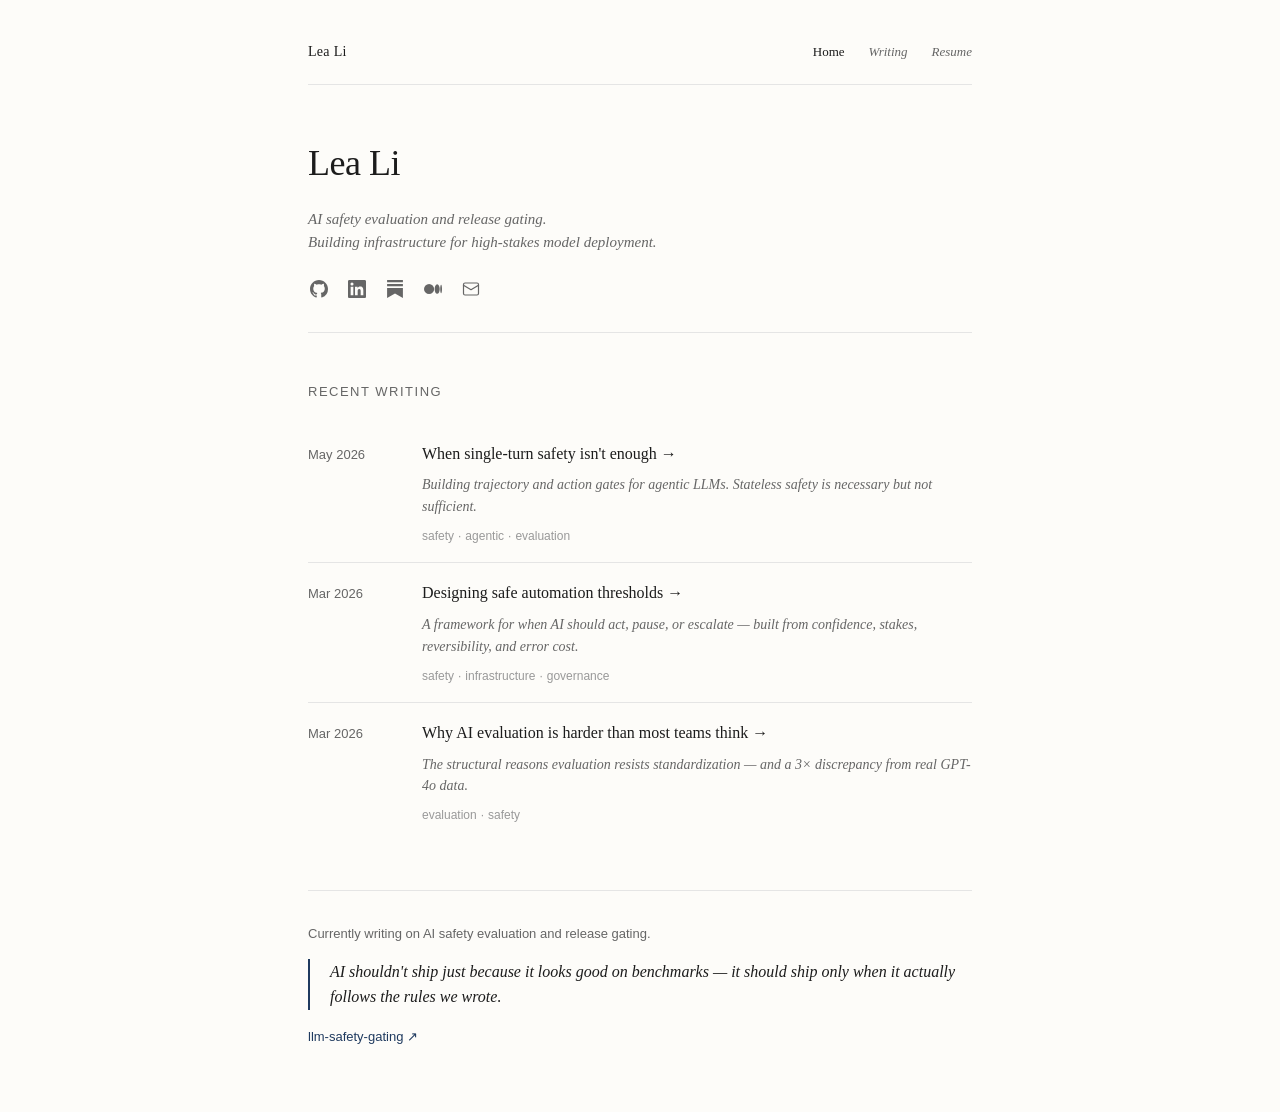
==== commit 44b8c885: "remove Konvey" ====
--- a/index.html
+++ b/index.html
@@ -14,7 +14,7 @@
   <div class="links">
     <a href="index.html" class="current">Home</a>
     <a href="writing.html">Writing</a>
-    <a href="resume.html">Resume</a>
+    <a href="assets/Lea_Yanhui_Li_2026_V2.pdf">Resume</a>
   </div>
 </nav>
 
@@ -71,8 +71,11 @@
 </div>
 
 <div class="konvey">
-  <div class="konvey-label">Currently building <a href="https://github.com/lea82" target="_blank">Konvey AI</a></div>
+  <div class="konvey-label">Currently writing on AI safety evaluation and release gating.</div>
   <div class="gospel">AI shouldn't ship just because it looks good on benchmarks — it should ship only when it actually follows the rules we wrote.</div>
+  <div style="margin-top:1rem;font-size:13px;font-family:var(--sans)">
+    <a href="https://github.com/lea82/llm-safety-gating" target="_blank" rel="noopener" style="color:var(--accent);border-bottom:none">llm-safety-gating ↗</a>
+  </div>
 </div>
 
 </body>
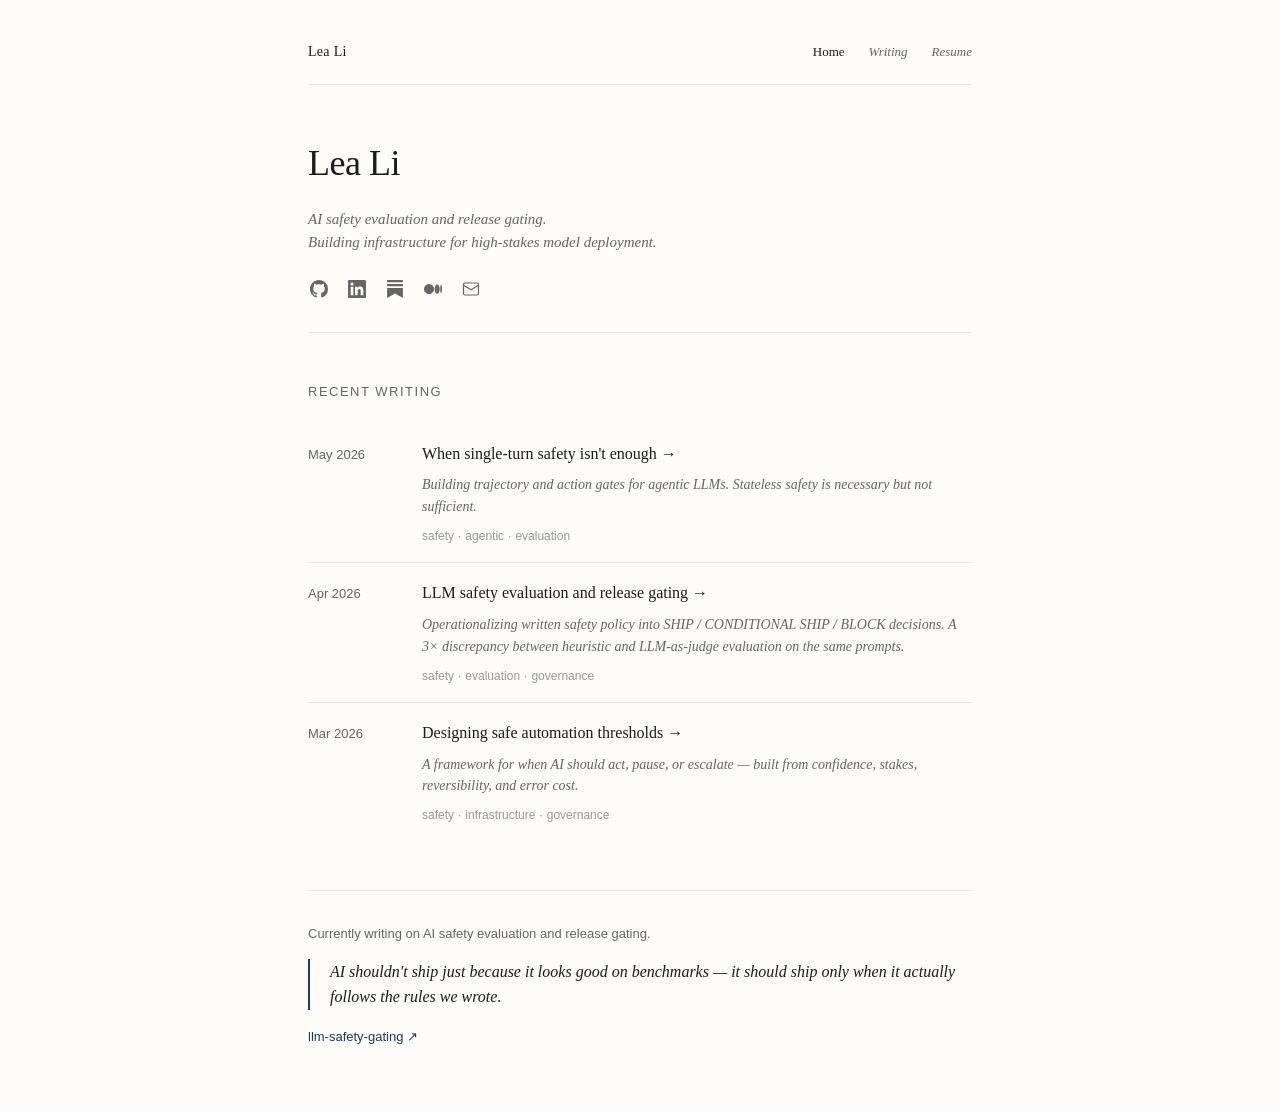
==== commit 663faded: "update homepage by adding release gating writing pointer" ====
--- a/index.html
+++ b/index.html
@@ -52,20 +52,20 @@
   </div>
 
   <div class="post">
-    <span class="date">Mar 2026</span>
+    <span class="date">Apr 2026</span>
     <div>
-      <a class="title" href="writing.html#post-04">Designing safe automation thresholds →</a>
-      <div class="summary">A framework for when AI should act, pause, or escalate — built from confidence, stakes, reversibility, and error cost.</div>
-      <div class="tags"><a href="writing.html?tag=safety">safety</a><span class="sep">·</span><a href="writing.html?tag=infrastructure">infrastructure</a><span class="sep">·</span><a href="writing.html?tag=governance">governance</a></div>
+      <a class="title" href="writing/release-gating.html">LLM safety evaluation and release gating →</a>
+      <div class="summary">Operationalizing written safety policy into SHIP / CONDITIONAL SHIP / BLOCK decisions. A 3× discrepancy between heuristic and LLM-as-judge evaluation on the same prompts.</div>
+      <div class="tags"><a href="writing.html?tag=safety">safety</a><span class="sep">·</span><a href="writing.html?tag=evaluation">evaluation</a><span class="sep">·</span><a href="writing.html?tag=governance">governance</a></div>
     </div>
   </div>
 
   <div class="post">
     <span class="date">Mar 2026</span>
     <div>
-      <a class="title" href="writing.html#post-03">Why AI evaluation is harder than most teams think →</a>
-      <div class="summary">The structural reasons evaluation resists standardization — and a 3× discrepancy from real GPT-4o data.</div>
-      <div class="tags"><a href="writing.html?tag=evaluation">evaluation</a><span class="sep">·</span><a href="writing.html?tag=safety">safety</a></div>
+      <a class="title" href="writing/safe-automation-thresholds.html">Designing safe automation thresholds →</a>
+      <div class="summary">A framework for when AI should act, pause, or escalate — built from confidence, stakes, reversibility, and error cost.</div>
+      <div class="tags"><a href="writing.html?tag=safety">safety</a><span class="sep">·</span><a href="writing.html?tag=infrastructure">infrastructure</a><span class="sep">·</span><a href="writing.html?tag=governance">governance</a></div>
     </div>
   </div>
 </div>
